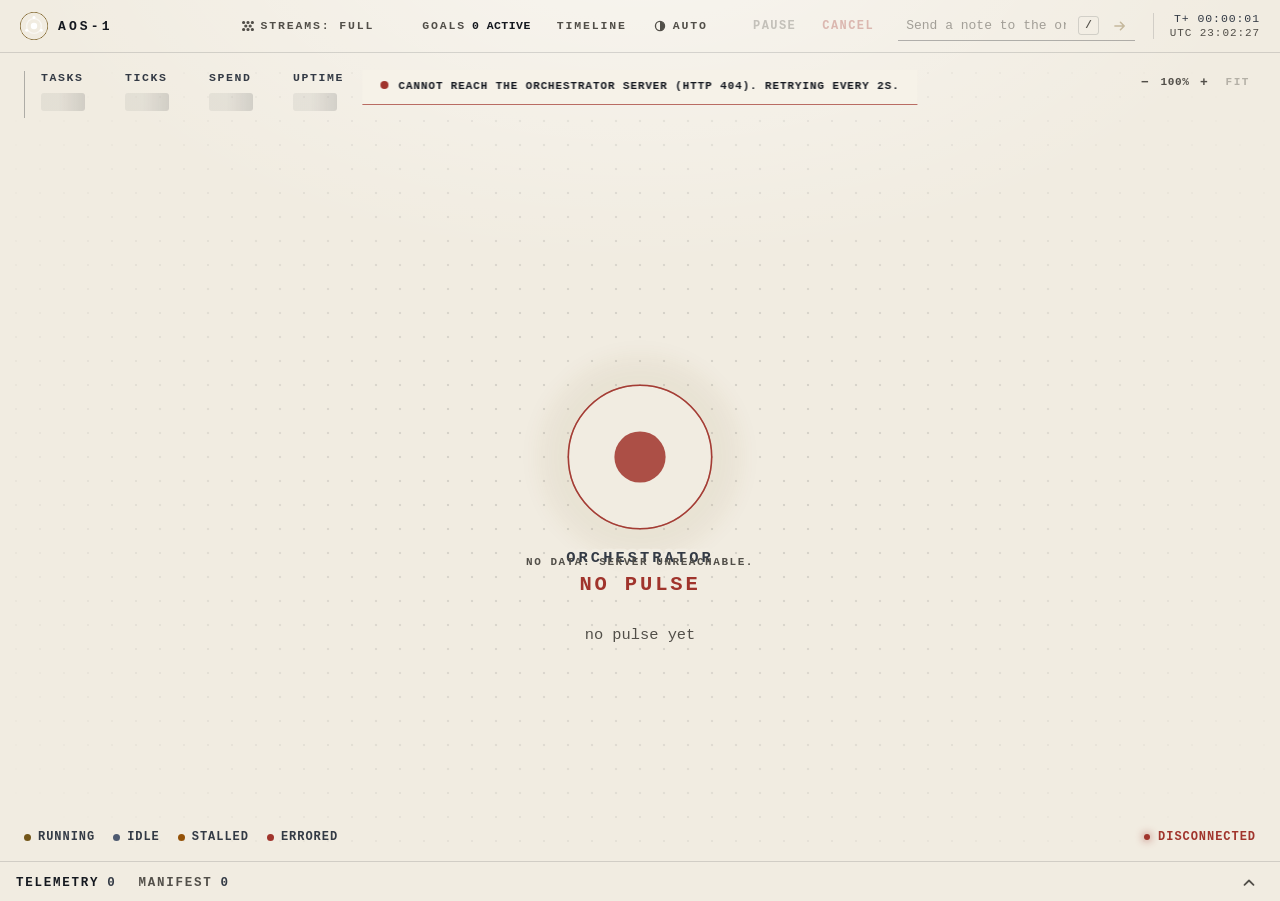
==== ui/index.html @ f1394e15 "Waterfall timeline: agents as bars over time with activity ticks, zoom and pan New read-only /api/ti" ====
<!doctype html>
<html lang="en">
<head>
<meta charset="utf-8">
<meta name="viewport" content="width=device-width, initial-scale=1, viewport-fit=cover">
<meta name="color-scheme" content="dark light">
<meta name="theme-color" content="#0a0b10">
<title>AOS-1 Agent Graph</title>
<link rel="icon" href="data:image/svg+xml,%3Csvg xmlns='http://www.w3.org/2000/svg' viewBox='0 0 32 32'%3E%3Ccircle cx='16' cy='16' r='13' fill='%236d5efc'/%3E%3Ccircle cx='16' cy='16' r='5' fill='white'/%3E%3C/svg%3E">
<script>/* no-flash theme: apply the saved choice before first paint (AUTO = no attribute) */
try{var t=localStorage.getItem('aos.theme');if(t==='light'||t==='dark')document.documentElement.setAttribute('data-theme',t)}catch(e){}</script>
<link rel="stylesheet" href="styles.css?v=10">
<link rel="stylesheet" href="theme.css?v=22">
<link rel="stylesheet" href="global.css?v=4">
<link rel="stylesheet" href="orch.css?v=5">
<link rel="stylesheet" href="timeline.css?v=1">
</head>
<body class="boot">
<div id="banner" class="toast toast-error" role="alert" hidden></div>
<div id="ctl-msg" class="toast toast-info" role="status"></div>

<header class="top">
  <div class="brand">
    <svg class="logo" viewBox="0 0 28 28" aria-hidden="true">
      <defs><linearGradient id="lg1" x1="0" y1="0" x2="1" y2="1"><stop offset="0" stop-color="#8b7cff"/><stop offset="1" stop-color="#5b4bf0"/></linearGradient></defs>
      <rect width="28" height="28" rx="8" fill="url(#lg1)"/>
      <circle cx="14" cy="14" r="3.2" fill="#fff"/>
      <circle cx="14" cy="14" r="7.4" fill="none" stroke="#fff" stroke-opacity=".55" stroke-width="1.4"/>
      <circle cx="14" cy="5.6" r="1.5" fill="#fff"/><circle cx="21.3" cy="18.2" r="1.5" fill="#fff"/><circle cx="6.7" cy="18.2" r="1.5" fill="#fff"/>
    </svg>
    <h1>AOS-1</h1>
  </div>

  <button id="goalbar" class="goalbar" type="button" aria-label="Goal and success criteria. Open orchestrator details">
    <span id="goal-title" class="goal-title skeleton-text">Loading…</span>
    <span id="goal-status" class="pill" hidden></span>
    <span id="goal-segs" class="segs" role="progressbar" aria-label="Success criteria met" aria-valuemin="0" aria-valuemax="100" aria-valuenow="0"></span>
    <span id="goal-count" class="goal-count tnum"></span>
  </button>

  <div id="live-ind" class="live-ind" hidden tabindex="0" role="status" title="Observing Claude Code via hooks. Controls are disabled in live mode." aria-label="Live. Read-only. Observing Claude Code via hooks. Controls are disabled in live mode."><i class="li-dot"></i><b>Live</b><span>Read-only</span></div>

  <button id="streams-btn" class="theme-btn streams-btn" type="button" data-state="full" aria-label="Particle streams: full. Switch to quiet" title="Particle streams: full. Click or press Q to switch to quiet"><svg viewBox="0 0 16 16" aria-hidden="true"><g class="si-full"><circle cx="3" cy="4" r="1.1"/><circle cx="8" cy="4" r="1.1"/><circle cx="13" cy="4" r="1.1"/><circle cx="5.5" cy="8" r="1.1"/><circle cx="10.5" cy="8" r="1.1"/><circle cx="3" cy="12" r="1.1"/><circle cx="8" cy="12" r="1.1"/><circle cx="13" cy="12" r="1.1"/></g><g class="si-quiet"><circle cx="8" cy="8" r="1.1"/><path d="M2 8h3M11 8h3" fill="none" stroke-linecap="round"/></g><g class="si-lines"><path d="M2 12L14 4" fill="none" stroke-linecap="round"/></g></svg><span class="theme-l">Streams: Full</span></button>
  <button id="theme-btn" class="theme-btn" type="button" data-state="auto" aria-label="Theme: auto (follows system). Switch to light" title="Theme: auto (follows system). Click or press T to switch to light"><svg viewBox="0 0 16 16" aria-hidden="true"><g class="ti-auto"><circle cx="8" cy="8" r="5.2" fill="none"/><path d="M8 2.8a5.2 5.2 0 0 1 0 10.4z" stroke="none"/></g><g class="ti-light"><circle cx="8" cy="8" r="2.8" fill="none"/><path d="M8 1.6v1.6M8 12.8v1.6M1.6 8h1.6M12.8 8h1.6M3.5 3.5l1.1 1.1M11.4 11.4l1.1 1.1M3.5 12.5l1.1-1.1M11.4 4.6l1.1-1.1" fill="none" stroke-linecap="round"/></g><g class="ti-dark"><path d="M12.9 9.6A5.4 5.4 0 0 1 6.4 3.1a5.4 5.4 0 1 0 6.5 6.5z" fill="none" stroke-linejoin="round"/></g></svg><span class="theme-l">Auto</span></button>

  <div class="toolbar" id="toolbar" role="toolbar" aria-label="Command controls">
    <div class="btn-group">
      <button id="btn-pause" type="button" class="btn">
        <svg viewBox="0 0 16 16" aria-hidden="true"><rect x="3.5" y="2.5" width="3" height="11" rx="1"/><rect x="9.5" y="2.5" width="3" height="11" rx="1"/></svg><span>Pause</span>
      </button>
      <button id="btn-resume" type="button" class="btn">
        <svg viewBox="0 0 16 16" aria-hidden="true"><path d="M4.5 2.9v10.2a.8.8 0 0 0 1.2.7l8-5.1a.8.8 0 0 0 0-1.4l-8-5.1a.8.8 0 0 0-1.2.7z"/></svg><span>Resume</span>
      </button>
      <button id="btn-cancel" type="button" class="btn danger">
        <svg viewBox="0 0 16 16" aria-hidden="true"><path d="M4 4l8 8M12 4l-8 8" fill="none" stroke-width="1.8" stroke-linecap="round"/></svg><span>Cancel</span>
      </button>
    </div>
    <form id="note-form" class="cmdbar">
      <svg class="cmd-ic" viewBox="0 0 16 16" aria-hidden="true"><path d="M2.5 4.5l4 3.5-4 3.5M8 12h5.5" fill="none" stroke-width="1.6" stroke-linecap="round" stroke-linejoin="round"/></svg>
      <label class="sr-only" for="note">Note for the orchestrator</label>
      <input id="note" type="text" autocomplete="off" maxlength="500" placeholder="Send a note to the orchestrator…">
      <kbd class="kbd" aria-hidden="true">/</kbd>
      <button type="submit" class="send" aria-label="Send note">
        <svg viewBox="0 0 16 16" aria-hidden="true"><path d="M2.2 8h10.6M8.5 3.7L12.8 8l-4.3 4.3" fill="none" stroke-width="1.8" stroke-linecap="round" stroke-linejoin="round"/></svg>
      </button>
    </form>
  </div>

  <div class="clock" aria-hidden="true"><span id="mission-clock" class="clk-t">T+ 00:00:00</span><span id="utc-clock" class="clk-u">UTC --:--:--</span></div>

  <div id="confirm" class="confirm" role="alertdialog" aria-labelledby="confirm-t" hidden>
    <p id="confirm-t">Cancel the goal? This stops the pulse and cannot be undone.</p>
    <button id="confirm-yes" type="button" class="btn danger solid">Yes, cancel</button>
    <button id="confirm-no" type="button" class="btn">Keep running</button>
  </div>
</header>

<main class="stage" id="stage">
  <div class="stats" id="stats" aria-label="Run statistics">
    <div class="stat"><span class="stat-l">Tasks</span><span class="stat-v tnum" id="st-tasks"><i class="skeleton-text sk-s"></i></span><span class="stat-bar"><i id="st-tasks-bar"></i></span></div>
    <div class="stat"><span class="stat-l">Ticks</span><span class="stat-v tnum" id="st-ticks"><i class="skeleton-text sk-s"></i></span><span class="stat-bar"><i id="st-ticks-bar"></i></span></div>
    <div class="stat"><span class="stat-l">Spend</span><span class="stat-v tnum" id="st-spend"><i class="skeleton-text sk-s"></i></span><span class="stat-bar"><i id="st-spend-bar"></i></span></div>
    <div class="stat"><span class="stat-l">Uptime</span><span class="stat-v tnum" id="st-uptime"><i class="skeleton-text sk-s"></i></span></div>
  </div>

  <svg id="graph" viewBox="90 70 820 480" preserveAspectRatio="xMidYMid meet" role="group" aria-label="Crew graph: orchestrator and crew">
    <defs>
      <filter id="glow" x="-60%" y="-60%" width="220%" height="220%"><feGaussianBlur stdDeviation="9"/></filter>
      <filter id="glow-s" x="-60%" y="-60%" width="220%" height="220%"><feGaussianBlur stdDeviation="5"/></filter>
      <radialGradient id="core-fill" cx="50%" cy="38%" r="75%">
        <stop offset="0" class="cf-a"/><stop offset="1" class="cf-b"/>
      </radialGradient>
    </defs>
    <g id="g-deps"></g>
    <g id="g-edges"></g>
    <g id="g-agents"></g>
    <g id="g-orch"></g>
  </svg>
  <p id="empty" class="empty" hidden></p>
  <div class="legend" aria-hidden="true">
    <span><i class="lg s-running"></i>running</span><span><i class="lg s-idle"></i>idle</span>
    <span><i class="lg s-stalled"></i>stalled</span><span><i class="lg s-errored"></i>errored</span>
  </div>
  <span id="updated" class="updated"><i class="live-dot"></i><span id="updated-t">Loading…</span></span>
</main>

<aside id="drawer" class="drawer" aria-labelledby="dr-title" hidden>
  <div class="dr-grab" aria-hidden="true"></div>
  <div class="dr-head">
    <h2 id="dr-title"></h2>
    <button id="dr-close" type="button" class="icon-btn" aria-label="Close details">
      <svg viewBox="0 0 16 16" aria-hidden="true"><path d="M4 4l8 8M12 4l-8 8" fill="none" stroke-width="1.8" stroke-linecap="round"/></svg>
    </button>
  </div>
  <div id="dr-body" class="dr-body"></div>
</aside>

<section id="dock" class="dock" aria-label="Telemetry and manifest">
  <div class="dock-bar">
    <div class="tabs" role="tablist" aria-label="Dock views">
      <button id="tab-events" class="tab" role="tab" type="button" aria-selected="true" aria-controls="pane-events">Telemetry <span id="cnt-events" class="count tnum">0</span></button>
      <button id="tab-tasks" class="tab" role="tab" type="button" aria-selected="false" aria-controls="pane-tasks" tabindex="-1">Manifest <span id="cnt-tasks" class="count tnum">0</span></button>
    </div>
    <span id="dock-sum" class="dock-sum"></span>
    <button id="dock-toggle" class="icon-btn dock-toggle" type="button" aria-expanded="true" aria-controls="dock-body" aria-label="Collapse telemetry and manifest">
      <svg viewBox="0 0 16 16" aria-hidden="true" class="chev"><path d="M3.5 6.2l4.5 4.3 4.5-4.3" fill="none" stroke-width="1.8" stroke-linecap="round" stroke-linejoin="round"/></svg>
    </button>
  </div>
  <div id="dock-body" class="dock-body">
    <div id="pane-events" class="pane" role="tabpanel" aria-labelledby="tab-events">
      <div class="filterbar">
        <label class="sr-only" for="ev-filter">Filter events by type</label>
        <select id="ev-filter"><option value="">All types</option></select>
        <label class="sr-only" for="ev-search">Search events</label>
        <input id="ev-search" type="search" placeholder="Search payloads…" autocomplete="off">
        <span id="ev-count" class="filter-count tnum"></span>
        <button id="ev-prompts" type="button" class="linkbtn" aria-pressed="false" hidden>show prompts</button>
      </div>
      <div id="events" class="scroll events" tabindex="0" aria-label="Telemetry stream"><div class="sk-rows"><i></i><i></i><i></i><i></i></div></div>
    </div>
    <div id="pane-tasks" class="pane" role="tabpanel" aria-labelledby="tab-tasks" hidden>
      <div id="tasks" class="scroll tasklist" tabindex="0" aria-label="Manifest by status"><div class="sk-rows"><i></i><i></i><i></i></div></div>
    </div>
  </div>
</section>
<script src="app.js?v=29"></script>
<script src="particles.js?v=18"></script>
<script src="boot.js?v=2"></script>
<script src="global.js?v=4"></script>
<script src="orch.js?v=5"></script>
<script src="timeline.js?v=1"></script>
<script src="debug.js?v=1"></script>
</body>
</html>
---- ui/styles.css ----
/* AOS-1 dashboard. Dark-first; light via prefers-color-scheme (AUTO) or [data-theme] (toggle). No :has(), no container queries. */
:root{
  color-scheme:dark light;
  --font:ui-sans-serif,"Inter",system-ui,-apple-system,"Segoe UI",Roboto,"Helvetica Neue",Arial,sans-serif;
  --mono:ui-monospace,"SF Mono",SFMono-Regular,Menlo,Consolas,monospace;

  --ease:cubic-bezier(.2,.9,.25,1); --spring:cubic-bezier(.34,1.4,.5,1);
}
/* PALETTES (single source of truth: dark is defined once; light is written twice because CSS cannot share a block across a media query.
   The two light blocks must stay byte-identical: ui/theme-tokens.test.mjs enforces it). data-theme on <html> is set by the inline head script / toggle. */
:root,:root[data-theme=dark]{
  --bg:#07080c;
  --bg-glow:radial-gradient(900px 480px at 50% -8%,rgba(124,108,255,.16),transparent 70%),radial-gradient(700px 420px at 100% 100%,rgba(52,211,153,.05),transparent 70%);
  --s1:#0d0f15; --s2:#12141c; --s3:#1a1d28; --hover:rgba(255,255,255,.06);
  --glass:rgba(16,18,26,.72); --glass-strong:rgba(18,20,30,.86);
  --line:rgba(255,255,255,.08); --line-2:rgba(255,255,255,.14);
  --hi:inset 0 1px 0 rgba(255,255,255,.06);
  --text:#eceef6; --text-2:#c4c8d8; --muted:#9a9fb3;
  --accent:#8b7cff; --accent-hi:#b1a7ff; --accent-rgb:139 124 255; --on-accent:#fff;
  --dot:transparent; /* dot grid off; was rgba(255,255,255,.075) */
  --shadow:0 24px 60px -12px rgba(0,0,0,.65),0 0 0 1px rgba(255,255,255,.04);
  --shadow-s:0 1px 2px rgba(0,0,0,.4),0 6px 18px -6px rgba(0,0,0,.5);
  --core-a:#262a3d; --core-b:#0f111a;
  --edge-a:rgba(255,255,255,.04); --edge-b:rgba(255,255,255,.2);
  --sk-a:rgba(255,255,255,.04); --sk-b:rgba(255,255,255,.10);

  --running-rgb:52 211 153; --done-rgb:52 211 153; --stalled-rgb:251 191 36; --errored-rgb:251 100 116;
  --idle-rgb:148 154 176; --review-rgb:177 167 255; --paused-rgb:251 191 36; --stopped-rgb:148 154 176;
  --running:rgb(var(--running-rgb)); --stalled:rgb(var(--stalled-rgb)); --errored:rgb(var(--errored-rgb));
}
:root[data-theme=dark]{color-scheme:dark}
:root[data-theme=light]{color-scheme:light}
:root[data-theme=light]{
  --bg:#f3f4f9;
  --bg-glow:radial-gradient(900px 480px at 50% -8%,rgba(91,75,240,.10),transparent 70%),radial-gradient(700px 420px at 100% 100%,rgba(16,150,100,.05),transparent 70%);
  --s1:#ffffff; --s2:#f6f7fb; --s3:#eceef6; --hover:rgba(20,22,40,.06);
  --glass:rgba(255,255,255,.76); --glass-strong:rgba(255,255,255,.92);
  --line:rgba(20,24,50,.10); --line-2:rgba(20,24,50,.18);
  --hi:inset 0 1px 0 rgba(255,255,255,.9);
  --text:#12131c; --text-2:#34374a; --muted:#585d73;
  --accent:#5b4bf0; --accent-hi:#4636d6; --accent-rgb:91 75 240;
  --dot:transparent; /* dot grid off; was rgba(20,24,50,.10) */
  --shadow:0 24px 60px -16px rgba(30,34,80,.28),0 0 0 1px rgba(20,24,50,.05);
  --shadow-s:0 1px 2px rgba(30,34,80,.08),0 6px 18px -8px rgba(30,34,80,.18);
  --core-a:#ffffff; --core-b:#e9ebf5;
  --edge-a:rgba(20,24,50,.05); --edge-b:rgba(20,24,50,.28);
  --sk-a:rgba(20,24,50,.05); --sk-b:rgba(20,24,50,.11);
  --running-rgb:10 125 80; --done-rgb:10 125 80; --stalled-rgb:166 98 0; --errored-rgb:205 32 55;
  --idle-rgb:96 102 125; --review-rgb:91 75 240; --paused-rgb:166 98 0; --stopped-rgb:96 102 125;
}
@media (prefers-color-scheme:light){:root:not([data-theme]){
  --bg:#f3f4f9;
  --bg-glow:radial-gradient(900px 480px at 50% -8%,rgba(91,75,240,.10),transparent 70%),radial-gradient(700px 420px at 100% 100%,rgba(16,150,100,.05),transparent 70%);
  --s1:#ffffff; --s2:#f6f7fb; --s3:#eceef6; --hover:rgba(20,22,40,.06);
  --glass:rgba(255,255,255,.76); --glass-strong:rgba(255,255,255,.92);
  --line:rgba(20,24,50,.10); --line-2:rgba(20,24,50,.18);
  --hi:inset 0 1px 0 rgba(255,255,255,.9);
  --text:#12131c; --text-2:#34374a; --muted:#585d73;
  --accent:#5b4bf0; --accent-hi:#4636d6; --accent-rgb:91 75 240;
  --dot:transparent; /* dot grid off; was rgba(20,24,50,.10) */
  --shadow:0 24px 60px -16px rgba(30,34,80,.28),0 0 0 1px rgba(20,24,50,.05);
  --shadow-s:0 1px 2px rgba(30,34,80,.08),0 6px 18px -8px rgba(30,34,80,.18);
  --core-a:#ffffff; --core-b:#e9ebf5;
  --edge-a:rgba(20,24,50,.05); --edge-b:rgba(20,24,50,.28);
  --sk-a:rgba(20,24,50,.05); --sk-b:rgba(20,24,50,.11);
  --running-rgb:10 125 80; --done-rgb:10 125 80; --stalled-rgb:166 98 0; --errored-rgb:205 32 55;
  --idle-rgb:96 102 125; --review-rgb:91 75 240; --paused-rgb:166 98 0; --stopped-rgb:96 102 125;
}}


*{box-sizing:border-box}
html,body{height:100%}
body{margin:0;background:var(--bg);background-image:var(--bg-glow);background-attachment:fixed;color:var(--text);
  font:14px/1.5 var(--font);-webkit-font-smoothing:antialiased;-webkit-text-size-adjust:100%;
  display:flex;flex-direction:column;overflow:hidden;font-feature-settings:"cv11","ss01"}
.tnum{font-variant-numeric:tabular-nums;font-feature-settings:"tnum"}
.sr-only{position:absolute;width:1px;height:1px;overflow:hidden;clip:rect(0 0 0 0);white-space:nowrap}
button,input,select{font:inherit;color:inherit}
svg{display:block}
:focus-visible{outline:2px solid var(--accent-hi);outline-offset:2px;border-radius:8px}

/* status colour mapping: each .s-x sets --c-rgb and --c */
.s-running,.s-alive{--c-rgb:var(--running-rgb)}
.s-done,.s-achieved{--c-rgb:var(--done-rgb)}
.s-stalled,.s-late{--c-rgb:var(--stalled-rgb)}
.s-paused{--c-rgb:var(--paused-rgb)}
.s-errored,.s-failed,.s-dead,.s-cancelled{--c-rgb:var(--errored-rgb)}
.s-needs_review{--c-rgb:var(--review-rgb)}
.s-idle,.s-pending,.s-ready,.s-stopped{--c-rgb:var(--idle-rgb)}
[class*="s-"]{--c:rgb(var(--c-rgb,var(--idle-rgb)))}

/* ---------- buttons / inputs ---------- */
.btn{display:inline-flex;align-items:center;gap:7px;height:30px;padding:0 12px;border-radius:9px;border:1px solid var(--line);
  background:linear-gradient(180deg,rgba(255,255,255,.05),rgba(255,255,255,0)),var(--s2);box-shadow:var(--hi);
  font-size:13px;font-weight:500;color:var(--text-2);cursor:pointer;white-space:nowrap;
  transition:background .18s,border-color .18s,color .18s,transform .18s var(--spring),box-shadow .18s}
.btn svg{width:14px;height:14px;fill:currentColor;stroke:currentColor;flex:none}
.btn svg[fill="none"],.btn svg path[fill="none"]{fill:none}
.btn:hover:not(:disabled){background:var(--s3);border-color:var(--line-2);color:var(--text)}
.btn:active:not(:disabled){transform:scale(.97)}
.btn:disabled{opacity:.38;cursor:not-allowed}
.btn.danger{color:rgb(var(--errored-rgb))}
.btn.danger:hover:not(:disabled){background:rgba(var(--errored-rgb)/.12);border-color:rgba(var(--errored-rgb)/.4)}
.btn.danger.solid{background:rgb(var(--errored-rgb));border-color:transparent;color:#1a0509}
:root[data-theme=light] .btn.danger.solid{color:#fff}
@media (prefers-color-scheme:light){:root:not([data-theme]) .btn.danger.solid{color:#fff}}
.btn-group{display:flex;gap:2px;padding:3px;border-radius:12px;background:var(--s1);border:1px solid var(--line);box-shadow:var(--hi)}
.btn-group .btn{height:28px;border-color:transparent;background:transparent;box-shadow:none}
.btn-group .btn:hover:not(:disabled){background:var(--hover);border-color:transparent}
.btn-group .btn.danger:hover:not(:disabled){background:rgba(var(--errored-rgb)/.14)}
.icon-btn{display:inline-grid;place-items:center;width:30px;height:30px;border-radius:9px;border:1px solid transparent;background:transparent;color:var(--muted);cursor:pointer;
  transition:background .18s,color .18s,transform .18s var(--spring)}
.icon-btn svg{width:16px;height:16px;stroke:currentColor}
.icon-btn:hover{background:var(--hover);color:var(--text)}
.icon-btn:active{transform:scale(.92)}

.cmdbar{display:flex;align-items:center;gap:8px;height:36px;padding:0 5px 0 12px;min-width:260px;border-radius:12px;
  background:var(--s1);border:1px solid var(--line);box-shadow:var(--hi);transition:border-color .2s,box-shadow .2s,background .2s}
.cmdbar:focus-within{border-color:rgba(var(--accent-rgb)/.65);box-shadow:0 0 0 4px rgba(var(--accent-rgb)/.16)}
.cmd-ic{width:15px;height:15px;stroke:var(--muted);flex:none}
.cmdbar input{flex:1;min-width:0;height:100%;background:none;border:0;outline:0;font-size:13px;color:var(--text)}
.cmdbar input::placeholder{color:var(--muted)}
.cmdbar input:disabled{opacity:.5}
.kbd{font:600 11px/1 var(--mono);color:var(--muted);padding:3px 6px;border-radius:6px;border:1px solid var(--line-2);background:var(--s2)}
.cmdbar:focus-within .kbd{display:none}
.send{display:grid;place-items:center;width:26px;height:26px;border-radius:8px;border:0;cursor:pointer;
  background:var(--accent);color:var(--on-accent);transition:transform .18s var(--spring),opacity .2s,filter .2s}
.send svg{width:14px;height:14px;stroke:currentColor}
.send:hover:not(:disabled){filter:brightness(1.12)}.send:active:not(:disabled){transform:scale(.9)}
.send:disabled{opacity:.35;cursor:not-allowed}
select,input[type=search]{height:28px;border-radius:8px;border:1px solid var(--line);background:var(--s2);padding:0 10px;font-size:12.5px;color:var(--text);transition:border-color .2s,box-shadow .2s}
select{-webkit-appearance:none;appearance:none;padding-right:26px;cursor:pointer;
  background-image:url("data:image/svg+xml,%3Csvg xmlns='http://www.w3.org/2000/svg' viewBox='0 0 16 16'%3E%3Cpath d='M4 6l4 4 4-4' fill='none' stroke='%239a9fb3' stroke-width='1.8' stroke-linecap='round'/%3E%3C/svg%3E");
  background-repeat:no-repeat;background-position:right 7px center;background-size:14px}
select:hover,input[type=search]:hover{border-color:var(--line-2)}
select:focus,input[type=search]:focus{border-color:rgba(var(--accent-rgb)/.65);box-shadow:0 0 0 3px rgba(var(--accent-rgb)/.16);outline:0}
input[type=search]{-webkit-appearance:none;appearance:none;width:200px}

/* ---------- toasts ---------- */
.toast{position:fixed;left:50%;z-index:30;max-width:min(560px,calc(100vw - 32px));padding:10px 16px;border-radius:12px;font-size:13px;font-weight:500;
  background:var(--glass-strong);-webkit-backdrop-filter:blur(18px) saturate(1.4);backdrop-filter:blur(18px) saturate(1.4);
  border:1px solid var(--line-2);box-shadow:var(--shadow);transform:translateX(-50%) translateY(-8px);opacity:0;pointer-events:none;
  transition:opacity .25s,transform .35s var(--spring)}
.toast-error{top:70px;border-color:rgba(var(--errored-rgb)/.5);color:var(--text);box-shadow:var(--shadow),0 0 0 3px rgba(var(--errored-rgb)/.12);opacity:1;transform:translateX(-50%);animation:toast-in .4s var(--spring)}
.toast-error::before{content:"";display:inline-block;width:8px;height:8px;border-radius:50%;background:rgb(var(--errored-rgb));margin-right:10px;box-shadow:0 0 10px rgb(var(--errored-rgb))}
.toast[hidden]{display:none}
.toast-info{bottom:22px}
.toast-info.show{opacity:1;transform:translateX(-50%) translateY(0)}
@keyframes toast-in{from{opacity:0;transform:translateX(-50%) translateY(-12px) scale(.96)}}

/* ---------- header ---------- */
.top{position:relative;z-index:10;display:flex;align-items:center;gap:16px;flex-wrap:wrap;padding:10px 20px;
  background:var(--glass);-webkit-backdrop-filter:blur(20px) saturate(1.5);backdrop-filter:blur(20px) saturate(1.5);
  border-bottom:1px solid var(--line);box-shadow:0 1px 0 rgba(255,255,255,.02)}
.brand{display:flex;align-items:center;gap:10px}
.logo{width:28px;height:28px;border-radius:8px;box-shadow:0 0 0 1px rgba(255,255,255,.15) inset,0 4px 16px -2px rgba(var(--accent-rgb)/.6)}
.brand h1{margin:0;font-size:15px;font-weight:650;letter-spacing:-.01em}
.goalbar{flex:1 1 340px;min-width:0;display:flex;align-items:center;gap:12px;height:40px;padding:0 14px;text-align:left;cursor:pointer;
  border-radius:12px;border:1px solid var(--line);background:var(--s1);box-shadow:var(--hi);color:var(--text);
  transition:border-color .2s,background .2s,transform .2s var(--spring)}
.goalbar:hover{border-color:var(--line-2);background:var(--s2)}
.goalbar:active{transform:scale(.995)}
.goal-title{font-weight:600;font-size:13.5px;letter-spacing:-.005em;white-space:nowrap;overflow:hidden;text-overflow:ellipsis;min-width:0;flex:0 1 auto}
.goal-count{font-size:12px;color:var(--muted);font-weight:500;white-space:nowrap}
.pill{display:inline-flex;align-items:center;gap:6px;font-size:11px;font-weight:600;text-transform:uppercase;letter-spacing:.05em;line-height:1;white-space:nowrap;
  padding:4px 9px 4px 8px;border-radius:999px;color:var(--c,var(--muted));background:rgba(var(--c-rgb,148 154 176)/.12);box-shadow:inset 0 0 0 1px rgba(var(--c-rgb,148 154 176)/.28)}
.pill::before{content:"";width:6px;height:6px;border-radius:50%;background:currentColor;box-shadow:0 0 8px currentColor}
.pill[hidden]{display:none}
.segs{display:flex;gap:3px;flex:1 1 80px;min-width:56px;max-width:240px}
.segs i{flex:1;height:6px;border-radius:3px;background:var(--line-2);transition:background .5s var(--ease),box-shadow .5s}
.segs i.met{background:var(--running);box-shadow:0 0 10px rgba(var(--running-rgb)/.55)}
.toolbar{display:flex;gap:10px;align-items:center;flex-wrap:wrap}
.confirm{position:absolute;right:20px;top:calc(100% + 8px);z-index:20;display:flex;gap:8px;align-items:center;flex-wrap:wrap;max-width:420px;padding:16px;border-radius:14px;
  background:var(--glass-strong);-webkit-backdrop-filter:blur(20px);backdrop-filter:blur(20px);border:1px solid rgba(var(--errored-rgb)/.45);box-shadow:var(--shadow);animation:pop .3s var(--spring)}
.confirm p{margin:0 0 6px;flex-basis:100%;font-size:13px}
.confirm[hidden]{display:none}
@keyframes pop{from{opacity:0;transform:translateY(-6px) scale(.97)}}

/* ---------- skeletons ---------- */
.skeleton-text{display:inline-block;color:transparent!important;border-radius:6px;min-width:140px;
  background:linear-gradient(90deg,var(--sk-a) 20%,var(--sk-b) 50%,var(--sk-a) 80%);background-size:200% 100%;animation:shimmer 1.4s linear infinite}
.sk-s{min-width:0;width:44px;height:18px;vertical-align:middle}
@keyframes shimmer{from{background-position:200% 0}to{background-position:-200% 0}}
.sk-rows{display:grid;gap:8px;padding:12px 16px}
.sk-rows i{display:block;height:26px;border-radius:8px;background:linear-gradient(90deg,var(--sk-a) 20%,var(--sk-b) 50%,var(--sk-a) 80%);background-size:200% 100%;animation:shimmer 1.4s linear infinite}

/* ---------- stage ---------- */
.stage{flex:1;min-height:0;position:relative;display:flex;align-items:center;justify-content:center;padding:0 16px;overflow:hidden}
.stage::before{content:"";position:absolute;inset:0;pointer-events:none;
  background-image:radial-gradient(circle,var(--dot) 1.1px,transparent 1.6px);background-size:24px 24px;background-position:center;
  -webkit-mask-image:radial-gradient(ellipse 62% 70% at 50% 50%,#000 25%,transparent 100%);mask-image:radial-gradient(ellipse 62% 70% at 50% 50%,#000 25%,transparent 100%)}
.stage::after{content:"";position:absolute;left:50%;top:50%;width:560px;height:560px;margin:-280px 0 0 -280px;pointer-events:none;
  background:radial-gradient(circle,rgba(var(--accent-rgb)/.13),transparent 62%)}
#fx{position:absolute;left:0;top:0;width:0;height:0;z-index:2;pointer-events:none;display:block}
#graph{position:relative;z-index:1;width:100%;height:100%;max-width:1320px;display:block;overflow:visible}
.empty{position:absolute;left:0;right:0;top:62%;z-index:2;text-align:center;color:var(--muted);font-size:13px;margin:0}
.legend{position:absolute;left:20px;bottom:14px;z-index:2;display:flex;gap:6px;font-size:11.5px;color:var(--muted)}
.legend span{display:inline-flex;align-items:center;gap:6px;padding:4px 9px;border-radius:999px;background:var(--glass);border:1px solid var(--line);
  -webkit-backdrop-filter:blur(10px);backdrop-filter:blur(10px)}
.lg{display:inline-block;width:7px;height:7px;border-radius:50%;background:var(--c);box-shadow:0 0 8px var(--c)}
.updated{position:absolute;right:20px;bottom:14px;z-index:2;display:inline-flex;align-items:center;gap:7px;font-size:11.5px;color:var(--muted);
  padding:4px 10px;border-radius:999px;background:var(--glass);border:1px solid var(--line);-webkit-backdrop-filter:blur(10px);backdrop-filter:blur(10px)}
.live-dot{width:6px;height:6px;border-radius:50%;background:var(--running);box-shadow:0 0 8px var(--running);animation:blink 2s ease-in-out infinite}
.updated.off .live-dot{background:var(--errored);box-shadow:0 0 8px var(--errored);animation:none}
@keyframes blink{50%{opacity:.35}}

.stats{position:absolute;left:20px;top:16px;z-index:3;display:grid;grid-template-columns:repeat(4,auto);gap:1px;border-radius:14px;overflow:hidden;
  background:var(--line);border:1px solid var(--line);box-shadow:var(--shadow-s)}
.stat{display:flex;flex-direction:column;gap:2px;min-width:92px;padding:9px 14px 10px;background:var(--glass-strong);position:relative;
  -webkit-backdrop-filter:blur(16px);backdrop-filter:blur(16px)}
.stat-l{font-size:10.5px;font-weight:600;letter-spacing:.07em;text-transform:uppercase;color:var(--muted)}
.stat-v{font-size:16px;font-weight:650;letter-spacing:-.01em;white-space:nowrap;min-height:22px}
.stat-v small{font-size:12px;font-weight:500;color:var(--muted)}
.stat-bar{display:block;height:3px;border-radius:2px;background:var(--line-2);margin-top:3px;overflow:hidden}
.stat-bar i{display:block;height:100%;width:0;border-radius:2px;background:linear-gradient(90deg,var(--accent),var(--running));transition:width .8s var(--ease)}

/* ---------- graph elements ---------- */
.node{cursor:pointer;transition:transform .8s var(--ease)}
.node:focus{outline:none}
.focus-ring{fill:none;stroke:var(--accent-hi);stroke-width:2.5;opacity:0;transition:opacity .15s}
.node:focus-visible .focus-ring,.chip:focus-visible .focus-ring{opacity:1}
.node .halo{fill:var(--c);opacity:0;filter:url(#glow);transition:opacity .6s}
.node.s-running .halo{opacity:.4}
.node.s-errored .halo,.node.s-stalled .halo{opacity:.3}
.agent .card{fill:var(--s2);stroke:var(--line-2);stroke-width:1;transition:stroke .4s,fill .3s}
.agent .tint{fill:var(--c);opacity:.07;transition:opacity .3s}
.agent:hover .card{fill:var(--s3);stroke:rgba(var(--c-rgb)/.7)}
.agent:hover .tint{opacity:.12}
.agent.s-running .card,.agent.s-errored .card,.agent.s-stalled .card{stroke:rgba(var(--c-rgb)/.6)}
.agent .av{fill:rgba(var(--c-rgb)/.16);stroke:rgba(var(--c-rgb)/.65);stroke-width:1.5}
.agent .glyph{font-size:14px;font-weight:700;fill:var(--c);text-anchor:middle}
.agent .name{font-size:13px;font-weight:600;fill:var(--text);text-anchor:start;letter-spacing:-.005em}
.agent .sub{font-size:11px;fill:var(--c);text-anchor:start;text-transform:uppercase;letter-spacing:.06em;font-weight:600}
.agent .led{fill:var(--c)}
.agent.s-running .led{animation:blink 1.4s ease-in-out infinite}
.node text,.chip text{pointer-events:none}
.node.sel .card{stroke:var(--accent-hi);stroke-width:2}
.node.flash .card,.node.flash .body{animation:flash 1.1s ease-out}
@keyframes flash{0%{stroke-width:7;stroke:var(--c)}100%{}}
.enter{animation:enter .7s var(--spring) both}
@keyframes enter{from{opacity:0}to{opacity:1}}

.cf-a{stop-color:var(--core-a)}.cf-b{stop-color:var(--core-b)}
.orch .core-bg{fill:url(#core-fill);stroke:var(--line-2);stroke-width:1}
.orch .tint{fill:var(--c);opacity:.12}
.orch .body{fill:none;stroke:var(--c);stroke-width:2.5}
.orch .inner{fill:none;stroke:var(--line);stroke-width:1;stroke-dasharray:2 5}
.orch .halo{opacity:.5}
.orch.s-dead .halo,.orch.s-stopped .halo{opacity:.12}
.orch .ring{fill:none;stroke:var(--c);stroke-width:2;opacity:0;transform-box:fill-box;transform-origin:center}
.orch.pulsing .ring{animation:pulse var(--period,10s) cubic-bezier(.2,.6,.3,1) infinite}
.orch.pulsing .ring.r2{animation-delay:calc(var(--period,10s) * -0.5)}
.orch.pulsing .body{animation:beat var(--period,10s) ease-out infinite}
.orch.s-late .body{stroke-dasharray:12 7}
.orch.s-dead .body{stroke-dasharray:3 9;opacity:.75}
.orch.sel .body{stroke:var(--accent-hi)}
@keyframes pulse{0%{transform:scale(.95);opacity:.65}38%,100%{transform:scale(1.7);opacity:0}}
@keyframes beat{0%{stroke-width:6}12%{stroke-width:2.5}100%{stroke-width:2.5}}
.orch text{text-anchor:middle}
.orch .name{font-size:10.5px;font-weight:700;letter-spacing:.16em;fill:var(--muted);text-transform:uppercase}
.orch .big{font-size:21px;font-weight:700;letter-spacing:-.01em;fill:var(--c)}
.orch .seq{font-size:12px;font-family:var(--mono);fill:var(--text-2)}
.orch .sub{font-size:11px;fill:var(--muted)}
.orch:hover .core-bg{stroke:rgba(var(--c-rgb)/.6)}

.edge{fill:none;stroke-width:1.6;stroke-linecap:round;transition:stroke-width .4s}
.edge.run{stroke-width:2.2}
.dep{stroke:var(--muted);stroke-width:1;fill:none;opacity:.55;stroke-dasharray:2 5}
.particle .pc{fill:var(--running)}
.particle .pg{fill:var(--running);opacity:.28}

.chip{cursor:pointer;transition:transform .8s var(--ease),opacity .4s}
.chip:focus{outline:none}
.chip .pill-bg{fill:var(--s1);stroke:rgba(var(--c-rgb)/.45);stroke-width:1;transition:stroke .3s,fill .3s}
.chip:hover .pill-bg{fill:var(--s3);stroke:rgba(var(--c-rgb)/.9)}
.chip .dot{fill:var(--c)}
.chip .ic{font-size:11px;font-weight:800;fill:var(--c);text-anchor:middle}
.chip text.t{font-size:11px;font-weight:500;fill:var(--text-2);text-anchor:start}
.chip .st{font-size:9.5px;font-weight:700;letter-spacing:.06em;text-transform:uppercase;fill:var(--c);text-anchor:end}
.chip.dim{opacity:.6}
.chip.s-running .pill-bg{stroke-dasharray:16 6;animation:march 1.1s linear infinite;stroke:rgba(var(--c-rgb)/.85)}
.chip.s-running .dot{animation:blink 1.2s ease-in-out infinite}
@keyframes march{to{stroke-dashoffset:-22}}
.chip.flash .pill-bg{animation:flash 1.1s ease-out}
.chip .focus-ring{stroke-width:2}

/* ---------- drawer ---------- */
.drawer{position:fixed;right:16px;top:74px;bottom:16px;width:380px;max-width:calc(100vw - 32px);z-index:15;display:flex;flex-direction:column;
  border-radius:18px;background:var(--glass-strong);-webkit-backdrop-filter:blur(26px) saturate(1.6);backdrop-filter:blur(26px) saturate(1.6);
  border:1px solid var(--line-2);box-shadow:var(--shadow),var(--hi);animation:slide .45s var(--ease)}
.drawer[hidden]{display:none}
@keyframes slide{from{transform:translateX(36px) scale(.98);opacity:0}}
.dr-grab{display:none}
.dr-head{display:flex;justify-content:space-between;align-items:center;padding:16px 16px 10px 20px}
.dr-head h2{margin:0;font-size:17px;font-weight:650;letter-spacing:-.015em;overflow:hidden;text-overflow:ellipsis;white-space:nowrap}
.dr-body{padding:2px 20px 22px;overflow:auto;flex:1;min-height:0}
.dr-body>*{animation:rise .5s var(--ease) both}
.dr-body>*:nth-child(2){animation-delay:.03s}.dr-body>*:nth-child(3){animation-delay:.06s}.dr-body>*:nth-child(4){animation-delay:.09s}.dr-body>*:nth-child(n+5){animation-delay:.12s}
@keyframes rise{from{opacity:0;transform:translateY(8px)}}
.dr-body p{margin:0 0 10px}
.dr-pills{display:flex;gap:6px;flex-wrap:wrap}
.dr-body h3{font-size:10.5px;font-weight:700;text-transform:uppercase;letter-spacing:.09em;color:var(--muted);margin:22px 0 8px}
.dr-body strong{font-weight:600}
.kv{display:grid;grid-template-columns:auto 1fr;margin:0;border:1px solid var(--line);border-radius:12px;overflow:hidden;background:var(--s1)}
.kv dt,.kv dd{padding:8px 12px;margin:0;border-top:1px solid var(--line);font-size:13px}
.kv dt:first-of-type,.kv dt:first-of-type+dd{border-top:0}
.kv dt{color:var(--muted)}
.kv dd{text-align:right;word-break:break-word;font-variant-numeric:tabular-nums;color:var(--text)}
.dr-body ul{list-style:none;margin:0;padding:0;border:1px solid var(--line);border-radius:12px;background:var(--s1);overflow:hidden}
.dr-body li{padding:9px 12px;border-top:1px solid var(--line);font-size:13px}
.dr-body li:first-child{border-top:0}
.dr-body li small{display:block;color:var(--muted);font-size:11.5px;margin-top:2px}
.dr-body li .pill{margin-right:8px}
.tag{display:inline-block;font:500 11.5px/1 var(--mono);padding:5px 9px;border-radius:7px;background:var(--s3);border:1px solid var(--line);color:var(--text-2);margin:0 5px 5px 0}
.crit.met{color:var(--running)}

/* ---------- dock ---------- */
.dock{position:relative;z-index:12;flex:none;background:var(--glass);-webkit-backdrop-filter:blur(22px) saturate(1.5);backdrop-filter:blur(22px) saturate(1.5);
  border-top:1px solid var(--line-2)}
.dock-bar{display:flex;align-items:center;gap:12px;padding:6px 14px 0 16px;border-bottom:1px solid var(--line)}
.tabs{display:flex;gap:2px}
.tab{position:relative;display:inline-flex;align-items:center;gap:8px;height:36px;padding:0 12px;border:0;background:none;color:var(--muted);font-weight:550;font-size:13px;cursor:pointer;border-radius:8px 8px 0 0;transition:color .2s,background .2s}
.tab:hover{color:var(--text);background:var(--hover)}
.tab[aria-selected=true]{color:var(--text)}
.tab::after{content:"";position:absolute;left:10px;right:10px;bottom:-1px;height:2px;border-radius:2px;background:var(--accent);transform:scaleX(0);transition:transform .35s var(--ease)}
.tab[aria-selected=true]::after{transform:scaleX(1)}
.count{font-size:11px;font-weight:600;min-width:20px;padding:2px 6px;border-radius:999px;background:var(--s3);color:var(--text-2);text-align:center}
.dock-sum{flex:1;text-align:right;font-size:12px;color:var(--muted)}
.dock-toggle .chev{transition:transform .3s var(--ease)}
.dock-toggle[aria-expanded=false] .chev{transform:rotate(180deg)}
.dock-body{height:32vh;min-height:170px;display:flex;flex-direction:column}
.dock.collapsed .dock-body{display:none}
.dock.collapsed .dock-bar{border-bottom:0}
.pane{display:flex;flex-direction:column;min-height:0;flex:1}
.pane[hidden]{display:none}
.filterbar{display:flex;align-items:center;gap:8px;padding:8px 16px;border-bottom:1px solid var(--line);background:var(--s1);position:relative;z-index:2}
.filter-count{margin-left:auto;font-size:12px;color:var(--muted)}
.scroll{overflow:auto;flex:1;min-height:0;scrollbar-width:thin;scrollbar-color:var(--line-2) transparent}
.scroll::-webkit-scrollbar{width:10px;height:10px}
.scroll::-webkit-scrollbar-track{background:transparent}
.scroll::-webkit-scrollbar-thumb{background:var(--line-2);border-radius:8px;border:3px solid transparent;background-clip:content-box}
.scroll::-webkit-scrollbar-thumb:hover{background:var(--muted);background-clip:content-box;border:3px solid transparent}
.dr-body{scrollbar-width:thin;scrollbar-color:var(--line-2) transparent}
.empty-row{padding:28px 16px;text-align:center;color:var(--muted);font-size:13px}

table.ev{width:100%;border-collapse:separate;border-spacing:0;table-layout:fixed;font-size:12.5px}
.ev th{position:sticky;top:0;z-index:1;text-align:left;padding:7px 12px;font-size:10.5px;font-weight:700;letter-spacing:.08em;text-transform:uppercase;color:var(--muted);
  background:var(--s1);border-bottom:1px solid var(--line)}
.ev th:first-child,.ev td:first-child{padding-left:16px}
.ev td{padding:6px 12px;border-bottom:1px solid var(--line);white-space:nowrap;overflow:hidden;text-overflow:ellipsis;vertical-align:middle}
.ev col.c-t{width:92px}.ev col.c-ty{width:200px}.ev col.c-a{width:170px}
.ev tr.row{cursor:pointer;transition:background .15s}
.ev tr.row:hover,.ev tr.row.open{background:var(--hover)}
.ev tr.row:focus-visible{outline-offset:-2px}
.ev tr.row.new{animation:newrow 2.2s ease-out}
@keyframes newrow{from{background:rgba(var(--accent-rgb)/.28)}}
.ev .t{color:var(--muted);font-variant-numeric:tabular-nums}
.ev .a{font-family:var(--mono);font-size:11.5px;color:var(--text-2)}
.ev .a em{font-style:normal;color:var(--muted)}
.ev .d{font-family:var(--mono);font-size:11.5px;color:var(--muted)}
.badge{display:inline-block;max-width:100%;overflow:hidden;text-overflow:ellipsis;vertical-align:middle;font:600 11px/1 var(--mono);padding:4px 8px;border-radius:7px;
  color:var(--c);background:rgba(var(--c-rgb)/.12);box-shadow:inset 0 0 0 1px rgba(var(--c-rgb)/.25)}
.ev-goal{--c-rgb:var(--review-rgb)}
.ev-agent{--c-rgb:56 189 248}
.ev-task{--c-rgb:var(--running-rgb)}
.ev-heartbeat{--c-rgb:var(--idle-rgb)}
.ev-control,.ev-human{--c-rgb:var(--stalled-rgb)}
.ev-bad{--c-rgb:var(--errored-rgb)}
:root[data-theme=light] .ev-agent{--c-rgb:2 119 189}
@media (prefers-color-scheme:light){:root:not([data-theme]) .ev-agent{--c-rgb:2 119 189}}
.ev tr.detail td{white-space:normal;padding:0 16px 10px;background:var(--hover);border-bottom:1px solid var(--line)}
.ev tr.detail pre{margin:0;padding:12px 14px;border-radius:10px;background:var(--s1);border:1px solid var(--line);font:11.5px/1.55 var(--mono);color:var(--text-2);
  white-space:pre-wrap;word-break:break-word;max-height:200px;overflow:auto;animation:rise .3s var(--ease)}

.tasklist{display:flex;gap:12px;padding:12px 16px;align-items:flex-start}
.col{flex:1 0 230px;max-width:340px;min-width:0;display:flex;flex-direction:column;gap:8px;padding:8px;border-radius:14px;background:var(--s1);border:1px solid var(--line);animation:rise .4s var(--ease) both}
.col-h{margin:0;display:flex;align-items:center;gap:8px;padding:2px 4px 4px;font-size:11px;font-weight:700;letter-spacing:.07em;text-transform:uppercase;color:var(--c)}
.col-h::before{content:"";width:7px;height:7px;border-radius:50%;background:currentColor;box-shadow:0 0 8px currentColor}
.col-h .count{margin-left:auto;color:var(--text-2)}
.tcard{display:flex;flex-direction:column;gap:6px;padding:10px 12px;border-radius:10px;background:var(--s2);border:1px solid var(--line);box-shadow:var(--hi);cursor:pointer;
  transition:transform .2s var(--spring),border-color .2s,background .2s}
.tcard:hover{transform:translateY(-1px);border-color:rgba(var(--c-rgb)/.55);background:var(--s3)}
.tcard:focus-visible{outline-offset:1px}
.tcard-t{font-size:13px;font-weight:550;color:var(--text);line-height:1.35}
.tcard-m{display:flex;align-items:center;gap:8px;font-size:11px;color:var(--muted)}
.tcard-m .id{font-family:var(--mono)}
.tcard-m .who{margin-left:auto;display:inline-flex;align-items:center;gap:5px;max-width:55%;overflow:hidden;text-overflow:ellipsis;white-space:nowrap}
.tcard-m .who::before{content:"";width:6px;height:6px;border-radius:50%;background:var(--accent);flex:none}

/* ---------- responsive ---------- */
@media (max-width:900px){
  .stats{grid-template-columns:repeat(4,1fr)}.stat{min-width:0;padding:8px 10px}
}
@media (max-width:720px){
  body{overflow:auto;display:block;height:auto;min-height:100%}
  html{height:auto}
  .top{padding:10px 14px;gap:10px}
  .brand{order:1}.goalbar{order:2;flex:1 1 100%;height:42px}.toolbar{order:3;flex:1 1 100%;flex-wrap:nowrap}
  .btn-group .btn span{display:none}.btn-group .btn{padding:0 9px}
  .cmdbar{min-width:0;flex:1}.kbd{display:none}
  .confirm{left:14px;right:14px;max-width:none}
  .stage{display:block;padding:0 0 56px;height:auto;min-height:0}
  .stats{position:relative;left:auto;top:auto;margin:12px 14px 0;z-index:3}
  .stat-v{font-size:14px}
  #graph{height:auto;aspect-ratio:590/610;width:100%;max-width:none;margin-top:4px}
  .legend{display:none}
  .updated{left:14px;right:auto;bottom:14px}
  .dock{border-top:1px solid var(--line-2)}
  .dock-body{height:46vh}
  .dock-sum{display:none}
  .filterbar{flex-wrap:wrap}input[type=search]{flex:1;width:auto;min-width:100px}
  .ev col.c-a{width:0}.ev .c-a-h,.ev td.a{display:none}
  .ev col.c-t{width:76px}.ev col.c-ty{width:140px}
  .tasklist{flex-direction:column}.col{flex:none;max-width:none;width:100%}
  .drawer{left:0;right:0;top:auto;bottom:0;width:auto;max-width:none;max-height:72vh;height:auto;border-radius:20px 20px 0 0;animation:sheet .45s var(--ease);padding-bottom:env(safe-area-inset-bottom)}
  .dr-grab{display:block;width:38px;height:4px;border-radius:2px;background:var(--line-2);margin:8px auto 0}
  .dr-head{padding-top:8px}
  .toast-error{top:12px}
  @keyframes sheet{from{transform:translateY(60px);opacity:0}}
}
@media (prefers-reduced-motion:reduce){
  *,*::before,*::after{animation-duration:.001ms!important;animation-iteration-count:1!important;animation-delay:0s!important;transition-duration:.001ms!important}
  .particle{display:none}
  .skeleton-text,.sk-rows i{animation:none}
}

.mm-badge{border-color:rgb(var(--stalled-rgb)/.6);color:var(--stalled);margin:0 0 0 8px}
---- ui/theme.css ----
/* AOS-1 spaceship mission-control theme. Loaded after styles.css; overrides only. Owner: theme agent.
   No :has(), no container queries. Safari: -webkit- prefixes on clip-path/mask/backdrop-filter. */

/* ================= palette tokens (dark = hero) ================= */
:root{--mono:ui-monospace,"SF Mono",SFMono-Regular,Menlo,Consolas,monospace}
/* PALETTES: dark once; light twice (media queries cannot share a block). Keep the two light blocks identical (ui/theme-tokens.test.mjs). */
:root,:root[data-theme=dark]{
  --hull:#0a0e17;
  --bg:#0a0e17;
  --bg-glow:radial-gradient(900px 480px at 50% -8%,rgba(196,163,90,.045),transparent 70%);
  --s1:#10151f; --s2:#141a26; --s3:#1a2130; --hover:rgba(232,225,210,.06);
  --glass:rgba(10,14,23,.84); --glass-strong:rgba(12,16,26,.95);
  --line:rgba(232,225,210,.10); --line-2:rgba(232,225,210,.20);
  --hi:none;
  --text:#e8e1d2; --text-2:#c2bcae; --muted:#a9a79f;
  --accent:#c4a35a; --accent-hi:#dcc07c; --accent-rgb:196 163 90; --on-accent:#14100a;
  --dot:rgba(232,225,210,.06);
  --shadow:0 18px 50px -10px rgba(0,0,0,.75),0 0 0 1px rgba(232,225,210,.10);
  --shadow-s:0 1px 2px rgba(0,0,0,.5),0 6px 18px -6px rgba(0,0,0,.6);
  --core-a:#1a2130; --core-b:#070a11;
  --edge-a:rgba(232,225,210,.05); --edge-b:rgba(196,163,90,.4);
  --sk-a:rgba(232,225,210,.05); --sk-b:rgba(232,225,210,.12);
  --running-rgb:196 163 90; --done-rgb:232 225 210; --stalled-rgb:217 142 58; --errored-rgb:208 104 92;
  --idle-rgb:138 148 170; --standby-rgb:176 178 186; --review-rgb:200 190 165; --paused-rgb:140 138 131; --stopped-rgb:140 138 131;
  --running:rgb(var(--running-rgb)); --stalled:rgb(var(--stalled-rgb)); --errored:rgb(var(--errored-rgb));
}
:root[data-theme=light]{
  --hull:#f1ece1;
  --bg:#f1ece1;
  --bg-glow:radial-gradient(900px 480px at 50% -8%,rgba(255,255,255,.5),transparent 70%);
  --s1:#f7f3ea; --s2:#ebe5d8; --s3:#e0d9c8; --hover:rgba(20,24,31,.06);
  --glass:rgba(241,236,225,.9); --glass-strong:rgba(246,242,233,.96);
  --line:rgba(20,24,31,.14); --line-2:rgba(20,24,31,.30);
  --hi:none;
  --text:#14181f; --text-2:#333a45; --muted:#524f49;
  --accent:#735619; --accent-hi:#5f4511; --accent-rgb:115 86 25; --on-accent:#fff;
  --dot:rgba(20,24,31,.12);
  --shadow:0 18px 40px -14px rgba(20,24,31,.3),0 0 0 1px rgba(20,24,31,.12);
  --shadow-s:0 1px 2px rgba(20,24,31,.12),0 6px 16px -8px rgba(20,24,31,.25);
  --core-a:#fffdf7; --core-b:#e6dfce;
  --edge-a:rgba(20,24,31,.06); --edge-b:rgba(138,106,42,.45);
  --sk-a:rgba(20,24,31,.06); --sk-b:rgba(20,24,31,.14);
  --running-rgb:115 86 25; --done-rgb:60 64 70; --stalled-rgb:148 82 8; --errored-rgb:160 52 44;
  --idle-rgb:78 90 112; --standby-rgb:84 88 98; --review-rgb:90 80 60; --paused-rgb:100 98 92; --stopped-rgb:100 98 92;
}
@media (prefers-color-scheme:light){:root:not([data-theme]){
  --hull:#f1ece1;
  --bg:#f1ece1;
  --bg-glow:radial-gradient(900px 480px at 50% -8%,rgba(255,255,255,.5),transparent 70%);
  --s1:#f7f3ea; --s2:#ebe5d8; --s3:#e0d9c8; --hover:rgba(20,24,31,.06);
  --glass:rgba(241,236,225,.9); --glass-strong:rgba(246,242,233,.96);
  --line:rgba(20,24,31,.14); --line-2:rgba(20,24,31,.30);
  --hi:none;
  --text:#14181f; --text-2:#333a45; --muted:#524f49;
  --accent:#735619; --accent-hi:#5f4511; --accent-rgb:115 86 25; --on-accent:#fff;
  --dot:rgba(20,24,31,.12);
  --shadow:0 18px 40px -14px rgba(20,24,31,.3),0 0 0 1px rgba(20,24,31,.12);
  --shadow-s:0 1px 2px rgba(20,24,31,.12),0 6px 16px -8px rgba(20,24,31,.25);
  --core-a:#fffdf7; --core-b:#e6dfce;
  --edge-a:rgba(20,24,31,.06); --edge-b:rgba(138,106,42,.45);
  --sk-a:rgba(20,24,31,.06); --sk-b:rgba(20,24,31,.14);
  --running-rgb:115 86 25; --done-rgb:60 64 70; --stalled-rgb:148 82 8; --errored-rgb:160 52 44;
  --idle-rgb:78 90 112; --standby-rgb:84 88 98; --review-rgb:90 80 60; --paused-rgb:100 98 92; --stopped-rgb:100 98 92;
}}


/* ================= quiet HUD: text-first, no boxes ================= */
body{font-feature-settings:normal}
.tnum,.stat-v,.goal-count,.count,.filter-count,.kv dd,.ev .t{font-family:var(--mono);font-variant-numeric:tabular-nums;font-feature-settings:"tnum"}
:focus-visible{border-radius:3px;outline-color:var(--accent-hi)}
.stage::after{display:none}

/* header: status bar with a hairline rule, text-only controls */
.top{background:transparent;-webkit-backdrop-filter:none;backdrop-filter:none;box-shadow:none;border-bottom:1px solid var(--line)}
.brand h1{font:700 13px/1 var(--mono);letter-spacing:.24em;text-transform:uppercase;color:var(--text)}
.logo{border-radius:50%;box-shadow:none}
.logo rect{rx:14px}
#lg1 stop:first-child{stop-color:#dcc07c}
#lg1 stop:last-child{stop-color:#8a6a2a}
.goalbar{background:none;border:0;border-radius:3px;box-shadow:none;padding:0 8px;height:36px}
.goalbar:hover{background:var(--hover)}
.goal-title{font:600 12.5px/1.4 var(--mono);letter-spacing:.05em;text-transform:uppercase}
.pill{background:none;box-shadow:none;padding:0;border-radius:0;font:600 10px/1 var(--mono);letter-spacing:.14em}
.pill::before{box-shadow:none;border-radius:50%}
.pill.s-running::before,.pill.s-alive::before,.pill.s-stalled::before,.pill.s-late::before{animation:aos-blink 2.2s ease-in-out infinite}
.pill.s-errored::before,.pill.s-dead::before,.pill.s-failed::before{animation:aos-blink 1s ease-in-out infinite}
.segs{gap:2px}
.segs i{height:2px;border-radius:0;background:var(--line-2)}
.segs i.met{box-shadow:none}
.btn-group{background:none;border:0;box-shadow:none;padding:0;gap:2px}
.btn,.btn-group .btn{background:none!important;border:0;box-shadow:none;border-radius:3px;height:30px;font:600 11px/1 var(--mono);letter-spacing:.12em;text-transform:uppercase;color:var(--muted)}
.btn:hover:not(:disabled){background:var(--hover)!important;color:var(--accent-hi)}
.btn:active:not(:disabled){background:rgba(var(--accent-rgb)/.16)!important}
.btn.danger{color:rgb(var(--errored-rgb))}
.btn.danger:hover:not(:disabled){background:rgba(var(--errored-rgb)/.12)!important;color:rgb(var(--errored-rgb))}
.btn.danger.solid{background:rgb(var(--errored-rgb))!important;color:#14030a}
:root[data-theme=light] .btn.danger.solid{color:#fff}
@media (prefers-color-scheme:light){:root:not([data-theme]) .btn.danger.solid{color:#fff}}
.cmdbar{background:none;border:0;border-bottom:1px solid var(--line-2);border-radius:0;box-shadow:none;padding:0 2px 0 4px}
.cmdbar:focus-within{border-bottom-color:var(--accent);box-shadow:none}
.cmdbar input{font:12.5px/1 var(--mono)}
.kbd{background:none;border-color:var(--line);border-radius:3px}
.send{background:none;color:var(--accent);border-radius:3px}
.send:hover:not(:disabled){background:var(--hover);filter:none}
.icon-btn{border:0;border-radius:3px}
.confirm{border-radius:3px;box-shadow:none}
.confirm p{font:600 12px/1.5 var(--mono);letter-spacing:.04em;text-transform:uppercase}
.toast{border-radius:3px;box-shadow:none;font:600 12px/1.45 var(--mono);letter-spacing:.05em;text-transform:uppercase}
.toast-error::before{box-shadow:none}

/* stats: quiet inline readout */
.stats{background:none;border:0;border-radius:0;box-shadow:none;overflow:visible;gap:30px;border-left:1px solid var(--line-2);padding-left:14px;left:20px}
.stat{background:none;-webkit-backdrop-filter:none;backdrop-filter:none;padding:0;min-width:0}
.stat-l{font:600 9.5px/1.3 var(--mono);letter-spacing:.16em}
.stat-v{font-size:15px;font-weight:600;letter-spacing:0;min-height:20px}
.stat-bar{display:none}
.legend span,.updated{background:none;border:0;padding:0;border-radius:0;-webkit-backdrop-filter:none;backdrop-filter:none;font:600 10px/1 var(--mono);letter-spacing:.1em;text-transform:uppercase}
.lg,.live-dot{box-shadow:none}
.legend{gap:14px}
.updated.off{color:rgb(var(--errored-rgb))}

/* graph: orbits, orbs, floating labels */
.orbit{fill:none;stroke:rgba(var(--accent-rgb)/.09);stroke-width:1;stroke-dasharray:2 7}
.edge{stroke-width:.8;stroke-dasharray:none;opacity:.6}
.edge.run{stroke-width:1;opacity:.9}
.dep{stroke:var(--muted);opacity:.28;stroke-dasharray:1 5}
.node text,.chip text{paint-order:stroke;stroke:var(--bg);stroke-width:4px;stroke-linejoin:round}
.agent .halo{fill:var(--c);opacity:0!important}
.agent.s-running .halo{opacity:.2!important}
.agent.s-errored .halo,.agent.s-stalled .halo{opacity:.16!important}
.agent .card{fill:var(--bg);stroke:rgba(var(--c-rgb)/.4);stroke-width:1}
.agent .tint{fill:var(--c);opacity:.55}
.agent.s-running .tint,.agent.s-errored .tint,.agent.s-stalled .tint{opacity:.95}
.agent .av{fill:none;stroke:rgba(var(--c-rgb)/.5);stroke-width:1;opacity:0;transform-box:fill-box;transform-origin:center}
.agent.s-running .av{opacity:1;animation:aos-breathe 3.6s ease-in-out infinite}
.agent.s-errored .av{opacity:1;animation:aos-breathe 1.4s ease-in-out infinite}
.agent .led{display:none}
.agent:hover .card{fill:var(--bg);stroke:rgba(var(--c-rgb)/.9)}
.agent:hover .tint{opacity:1}
.node.sel .card{stroke:var(--accent-hi);stroke-width:1.5}
.agent .name{font-size:12.5px;font-weight:500;fill:var(--text);text-anchor:middle;letter-spacing:0}
.agent .sub{font:10px/1 var(--mono);text-anchor:middle;text-transform:uppercase;letter-spacing:.06em;fill:var(--c)}
.agent .sid{fill:var(--muted);text-transform:none;letter-spacing:.02em;font-size:10px}
.node.flash .card,.node.flash .body{animation:none}
.node.flash .tint{animation:aos-flash 1.1s ease-out}
.chip .pill-bg{fill:transparent;stroke:none;animation:none}
.chip:hover .pill-bg{fill:transparent;stroke:none}
.chip text.t{font-size:10.5px;font-weight:400;fill:var(--muted);text-anchor:middle}
.chip .cd{fill:var(--c);font-size:9px}
.chip.s-running text.t{fill:var(--text-2)}
.chip.dim{opacity:.7}
.chip.s-running .pill-bg{animation:none;stroke:none}
.chip:hover text.t{fill:var(--text)}
.chip.flash .pill-bg{animation:none}

.orch .core-bg{fill:var(--bg);stroke:rgba(var(--c-rgb)/.5);stroke-width:1}
.orch .tint{fill:var(--c);opacity:.9}
.orch .body{stroke-width:1.2}
.orch .inner{stroke:rgba(var(--accent-rgb)/.5);stroke-width:1;stroke-dasharray:1 5;opacity:.7}
.orch .halo{opacity:.3}
.orch.s-dead .halo,.orch.s-stopped .halo{opacity:.08}
.orch .name{font:600 10px/1 var(--mono);letter-spacing:.2em;fill:var(--muted)}
.orch .big{font:700 13px/1 var(--mono);letter-spacing:.14em;fill:var(--c)}
.orch .seq,.orch .sub{font:10.5px/1 var(--mono);fill:var(--muted)}
.orch:hover .core-bg{stroke:rgba(var(--c-rgb)/.9)}
.orch.pulsing .ring{stroke-width:1}

/* drawer */
.drawer{border-radius:6px;box-shadow:var(--shadow);background:var(--glass-strong);border-color:var(--line)}
.dr-head h2{font:700 13px/1.2 var(--mono);letter-spacing:.12em;text-transform:uppercase}
.dr-grab{border-radius:2px}
.dr-body h3{font:700 10px/1 var(--mono);letter-spacing:.18em}
.kv,.dr-body ul{border:0;background:none;border-radius:0}
.kv dt{font:600 10.5px/1.6 var(--mono);letter-spacing:.08em;text-transform:uppercase}
.kv dd{font-size:12px}
.kv dt,.kv dd,.dr-body li{padding-left:0;padding-right:0}
.tag{border-radius:3px;background:none}

/* dock */
.dock{background:transparent;-webkit-backdrop-filter:none;backdrop-filter:none;box-shadow:none;border-top:1px solid var(--line)}
.dock-bar{border-bottom:0}
.tab{border-radius:0;font:600 11px/1 var(--mono);letter-spacing:.14em;text-transform:uppercase}
.tab::after{border-radius:0}
.count{background:none;border-radius:0;padding:0;min-width:0;font:600 10.5px/1.3 var(--mono);color:var(--muted)}
.dock-sum{font:600 10.5px/1.3 var(--mono);letter-spacing:.08em;text-transform:uppercase}
.filterbar{background:none;border-bottom:0;padding:6px 16px}
select,input[type=search]{background-color:transparent;border:0;border-bottom:1px solid var(--line-2);border-radius:0;font:12px/1 var(--mono)}
select:focus,input[type=search]:focus{box-shadow:none;border-bottom-color:var(--accent)}
.ev th{background:var(--bg);font:600 9.5px/1.2 var(--mono);letter-spacing:.18em;border-bottom:1px solid var(--line);color:var(--muted)}
table.ev{font-family:var(--mono);font-size:12px}
.ev td{padding:8px 12px;border-bottom:1px solid rgba(var(--accent-rgb)/.06)}
.ev tr.row:hover,.ev tr.row.open{background:var(--hover);box-shadow:none}
.badge{background:none;box-shadow:none;padding:0;border-radius:0;font:600 11px/1 var(--mono)}
.ev tr.detail td{background:none}
.ev tr.detail pre{background:none;border:0;border-left:1px solid var(--line-2);border-radius:0}
.col{background:none;border:0;border-radius:0;box-shadow:none;padding:0 4px}
.col-h{font:600 10.5px/1.2 var(--mono);letter-spacing:.14em}
.tcard{background:none;border:0;border-left:1px solid rgba(var(--c-rgb)/.6);border-radius:0;box-shadow:none;padding:6px 12px}
.tcard:hover{background:var(--hover);transform:none}
.skeleton-text,.sk-rows i{border-radius:3px}

@media (max-width:720px){
  .stats{position:relative;gap:0;padding-left:0;border-left:0;border-bottom:1px solid var(--line);padding-bottom:10px;margin:12px 14px 0;left:auto;grid-template-columns:repeat(4,1fr)}
  .stat{padding:0 4px 0 0}
  .stat-v{font-size:13px}.stat-v small{font-size:10px}
  .stat-l{letter-spacing:.08em;font-size:9px}
  .agent .name{font-size:14.5px}
  .agent .sub,.agent .sid{font-size:11.5px}
  .chip text.t{font-size:11.5px}.chip .cd{font-size:10px}
  .orch .name{font-size:12px}.orch .big{font-size:15px}.orch .seq,.orch .sub{font-size:12px}
  .drawer{border-radius:12px 12px 0 0}
}
@keyframes aos-blink{0%,100%{opacity:1}50%{opacity:.35}}
@keyframes aos-breathe{0%,100%{transform:scale(1);opacity:.7}50%{transform:scale(1.35);opacity:.1}}
@keyframes aos-flash{0%{opacity:1;filter:brightness(2)}100%{}}
@keyframes pulse{0%{transform:scale(.95);opacity:.4}38%,100%{transform:scale(1.9);opacity:0}}
@keyframes beat{0%{stroke-width:3}12%{stroke-width:1.2}100%{stroke-width:1.2}}
@media (prefers-reduced-motion:reduce){*,*::before,*::after{animation:none!important;transition:none!important}}

/* ================= v5: header status, quiet controls, dock polish ================= */
.top{gap:6px 18px;flex-wrap:nowrap;padding:8px 20px;min-height:52px}
.toolbar[hidden],.btn[hidden],.live-ind[hidden],.confirm[hidden]{display:none!important}
.toolbar{flex:none;flex-wrap:nowrap;gap:14px}
.goalbar{flex:1 1 auto;min-width:0;gap:14px}
.goal-count{font-size:11px;letter-spacing:.04em;color:var(--muted)}
.goal-count.sum{text-transform:none;opacity:.9}
.goalbar .segs{max-width:160px}

/* live indicator + clock, top right */
.live-ind{display:inline-flex;align-items:center;gap:8px;flex:none;font:600 10.5px/1 var(--mono);letter-spacing:.16em;text-transform:uppercase;color:var(--text-2);cursor:default;border-radius:3px;padding:6px 2px}
.live-ind b{font-weight:700;color:var(--text)}
.live-ind span{color:var(--muted);font-weight:500;letter-spacing:.14em}
.theme-btn{all:unset;box-sizing:border-box;flex:none;display:inline-flex;align-items:center;gap:6px;cursor:pointer;padding:6px 4px;border-radius:3px;font:600 11.5px/1 var(--mono);letter-spacing:.16em;text-transform:uppercase;color:var(--muted);transition:color .15s,background .15s}
.theme-btn:hover{color:var(--accent-hi);background:var(--hover)}
.theme-btn:focus-visible{outline:1px solid var(--accent-hi);outline-offset:1px}
.theme-btn svg{width:14px;height:14px;stroke:currentColor;fill:currentColor;stroke-width:1.5;flex:none}
.theme-btn g{display:none}
.theme-btn[data-state=auto] .ti-auto,.theme-btn[data-state=light] .ti-light,.theme-btn[data-state=dark] .ti-dark{display:inline}
.theme-btn .theme-l{display:inline-block;width:4.2em;white-space:nowrap}
.streams-btn[data-state=full] .si-full,.streams-btn[data-state=quiet] .si-quiet,.streams-btn[data-state=lines] .si-lines{display:inline}
.streams-btn .theme-l{width:11.8em}
.li-dot{position:relative;width:6px;height:6px;border-radius:50%;background:var(--running);flex:none}
.li-dot::after{content:"";position:absolute;left:-4px;top:-4px;right:-4px;bottom:-4px;border-radius:50%;border:1px solid var(--running);opacity:0;animation:aos-ping 2.4s ease-out infinite}
@keyframes aos-ping{0%{transform:scale(.4);opacity:.7}100%{transform:scale(1.5);opacity:0}}
.clock{display:flex;flex-direction:column;align-items:flex-end;gap:3px;flex:none;font:500 10.5px/1 var(--mono);letter-spacing:.08em;color:var(--muted);font-variant-numeric:tabular-nums;white-space:nowrap;padding-left:16px;border-left:1px solid var(--line)}
.clock .clk-t{color:var(--text-2)}
.clock .clk-u{font-size:9.5px;opacity:.75}
#aos-clock{display:none}

/* buttons: text only */
.btn-group{display:flex;gap:6px}
.btn{padding:0 10px;gap:0;cursor:pointer;transition:color .15s,background .15s}
.btn svg{display:none}
.btn:disabled{opacity:.3;cursor:not-allowed}
.btn:focus-visible{outline:1px solid var(--accent-hi);outline-offset:1px}
.btn.danger.solid{height:28px}
.btn:active:not(:disabled){transform:none}
.cmdbar{min-width:230px;height:30px}
.cmdbar .cmd-ic{display:none}
.cmdbar input{padding:0 4px}
.cmdbar input::placeholder{color:var(--muted);opacity:.8}
.send{width:26px;height:26px}
.confirm{background:var(--glass-strong);border:0;border-top:1px solid rgba(var(--errored-rgb)/.6);border-bottom:1px solid var(--line);border-radius:0;padding:12px 16px;gap:6px 14px;flex-wrap:nowrap;align-items:center;max-width:none;left:auto;right:20px;animation:none}
.confirm p{margin:0;flex:1 1 auto;font-size:11px;letter-spacing:.08em;line-height:1.4}
.confirm .btn{flex:none}

/* toasts: hairline text strips */
.toast{background:var(--glass-strong);border:0;border-bottom:1px solid var(--line-2);border-radius:0;padding:9px 18px;font-size:11px;letter-spacing:.08em;color:var(--text-2)}
.toast-error{border-bottom-color:rgba(var(--errored-rgb)/.7);box-shadow:none;color:var(--text)}
.toast-info{bottom:28px}

/* stage text */
.empty{font:600 11px/1.5 var(--mono);letter-spacing:.14em;text-transform:uppercase}
.legend{left:20px;bottom:16px;gap:18px;font-size:10px}
.legend span{display:inline-flex;align-items:center;gap:7px;color:var(--muted)}
.lg{width:5px;height:5px}
.updated{right:20px;bottom:16px;gap:8px;color:var(--muted)}
.updated .live-dot{width:5px;height:5px}
.empty-row{font:600 11px/1.5 var(--mono);letter-spacing:.14em;text-transform:uppercase;padding:34px 16px;opacity:.8}

/* drawer */
.drawer{border:0;border-left:1px solid var(--line-2);border-radius:0;background:var(--glass-strong);box-shadow:-20px 0 40px -24px rgba(0,0,0,.6)}
.dr-body h3{margin:22px 0 8px;padding-bottom:6px;border-bottom:1px solid var(--line)}
.dr-body li{border-top:1px solid var(--line)}
.dr-body li:first-child{border-top:0}
.dr-body li small{color:var(--muted)}
.tag{border:0;border-bottom:1px solid var(--line-2);border-radius:0;padding:4px 2px;margin-right:12px}
.icon-btn{cursor:pointer}

/* dock */
.dock-bar{align-items:center;gap:20px;padding:4px 16px 0}
.tabs{gap:22px}
.tab{height:34px;padding:0;background:none!important;gap:8px;color:var(--muted);font-weight:600}
.tab:hover{color:var(--text)}
.tab[aria-selected=true]{color:var(--text)}
.tab::after{left:0;right:0;height:1px;background:var(--accent)}
.tab:focus-visible{outline-offset:2px}
.count{color:var(--muted);opacity:.8}
.dock-sum{color:var(--muted);letter-spacing:.14em;font-size:10px;text-transform:uppercase}
.filterbar{gap:22px;padding:8px 16px 10px;align-items:flex-end}
select,input[type=search]{height:26px;padding:0 2px;color:var(--text);border:0;border-bottom:1px solid var(--line-2);border-radius:0;font:12px/1 var(--mono);outline:0;box-shadow:none}
select{-webkit-appearance:none;-moz-appearance:none;appearance:none;padding-right:20px;background-color:transparent;
  background-image:linear-gradient(45deg,transparent 50%,var(--muted) 50%),linear-gradient(135deg,var(--muted) 50%,transparent 50%);
  background-position:calc(100% - 7px) 11px,calc(100% - 3px) 11px;background-size:4px 4px,4px 4px;background-repeat:no-repeat;min-width:130px;cursor:pointer}
select option{background:var(--s1);color:var(--text)}
select:hover,input[type=search]:hover{border-bottom-color:var(--muted)}
select:focus,input[type=search]:focus{border-bottom-color:var(--accent);box-shadow:none}
input[type=search]{width:240px;-webkit-appearance:none;appearance:none;background:transparent}
input[type=search]::-webkit-search-decoration,input[type=search]::-webkit-search-cancel-button{-webkit-appearance:none}
input[type=search]::placeholder{color:var(--muted);opacity:.7}
.filter-count{font-size:10.5px;color:var(--muted);letter-spacing:.08em;text-transform:uppercase;padding-bottom:1px}
.ev th{position:sticky;top:0;z-index:2;background:var(--bg);box-shadow:0 1px 0 var(--line);border-bottom:0;color:var(--muted);font-weight:600;padding:8px 12px}
.ev tr.row:focus-visible{outline:1px solid var(--accent-hi)}
.ev tr.detail td{background:rgba(var(--accent-rgb)/.04);padding:2px 16px 14px 28px}
.ev tr.detail pre{padding:6px 0 6px 14px;border-left:1px solid var(--accent);font:12px/1.65 var(--mono);color:var(--text);white-space:pre-wrap;overflow-wrap:anywhere;word-break:normal;max-height:260px;tab-size:2;animation:none}

@media (max-width:900px){
  .clock .clk-u{display:none}
  .toolbar{gap:8px}
  .cmdbar{min-width:150px}
}
@media (max-width:720px){
  .top{flex-wrap:wrap;padding:10px 14px 8px;gap:6px 12px;min-height:0}
  .brand{order:1;flex:1 1 auto}
  .live-ind{order:2}
  .theme-btn{order:2}
  .streams-btn .theme-l{width:auto}
  .clock{order:3;border-left:0;padding-left:0;flex-direction:row;gap:0}
  .clock .clk-t{font-size:10px}
  .goalbar{order:4;flex:1 1 100%;height:34px;padding:0;gap:10px}
  .toolbar{order:5;flex:1 1 100%;gap:8px}
  .btn-group .btn span{display:inline}
  .btn-group .btn{padding:0 8px}
  .cmdbar{flex:1;min-width:0}
  .confirm{left:14px;right:14px;flex-wrap:wrap}
  .live-ind span{display:none}
  .live-ind::after{content:none}
  .filterbar{gap:14px;flex-wrap:wrap}
  select{min-width:110px}
  input[type=search]{flex:1;width:auto;min-width:90px}
  .filter-count{margin-left:0}
  .drawer{border:0;border-top:1px solid var(--line-2);box-shadow:0 -20px 40px -24px rgba(0,0,0,.6);border-radius:0}
  .updated{left:14px;bottom:12px}
  .tab{height:36px}
}

/* v5 palette: ink and bone. Telemetry badges reduced to bone/brass/grey; ochre/brick only for warnings/errors */
.ev-goal{--c-rgb:var(--done-rgb)}
.ev-agent{--c-rgb:var(--review-rgb)}
.ev-task{--c-rgb:var(--running-rgb)}
.ev-heartbeat{--c-rgb:var(--idle-rgb)}
.ev-control,.ev-human{--c-rgb:var(--running-rgb)}
.ev-bad{--c-rgb:var(--errored-rgb)}
.btn.danger.solid{color:#1a0a08}
:root[data-theme=light] .btn.danger.solid{color:#fff}
@media (prefers-color-scheme:light){:root:not([data-theme]) .btn.danger.solid{color:#fff}}
.logo rect{fill:none;stroke:var(--accent);stroke-width:1}

/* v5: no heartbeat ring; solid core orb with a soft brass halo (pulse is expressed by particles) */
.orch .ring,.orch .inner{display:none}
.orch .body{stroke-width:1.2;stroke-dasharray:none!important;opacity:.9!important;animation:none!important}
.orch.s-late .body,.orch.s-dead .body{stroke-dasharray:none!important}
.orch .halo{fill:rgb(var(--accent-rgb));opacity:.16}
.orch.s-running .halo,.orch.s-alive .halo{opacity:.2}
.orch.s-dead .halo,.orch.s-stopped .halo,.orch.s-paused .halo{opacity:.06}
.orch .tint{opacity:.85}

/* v5: connecting lines invisible (geometry kept for particles.js: no display:none / visibility:hidden) */
.edge,.edge.run,.dep{stroke:transparent!important;stroke-opacity:0!important;stroke-dasharray:none!important;opacity:1!important;animation:none!important;transition:none!important;filter:none!important}
.orbit{stroke:rgba(var(--accent-rgb)/.05);stroke-dasharray:1 9}
.orbit:nth-child(2){stroke-opacity:0}
.segs[hidden]{display:none!important}


/* ================= v6: live standby, scale, contrast ================= */
.s-active{--c-rgb:var(--running-rgb)}
.s-standby{--c-rgb:var(--standby-rgb)}
.pill.s-active::before{animation:aos-blink 2.2s ease-in-out infinite}
.pill.s-standby::before{animation:none;box-shadow:none}
.orch.s-active .halo{opacity:.2}
.orch.s-standby .halo{opacity:.08}
.orch.s-standby .body{opacity:.75!important}
.orch.s-standby .big{fill:var(--text-2)}
.orch.s-standby .tint{opacity:.55}
.orch.s-late .body,.orch.s-dead .body,.orch.s-active .body,.orch.s-standby .body{stroke-dasharray:none!important}

/* graph fills the panel (viewBox == pixel size) */
.stage{padding:0}
#graph{max-width:none}
.agent .name{font-size:15.5px;font-weight:500;letter-spacing:0}
.agent .sub{font-size:12px;letter-spacing:.06em}
.agent .sid{font-size:12px;fill:var(--muted)}
.chip text.t{font-size:12px;fill:var(--text-2)}
.chip .cd{font-size:10px}
.chip.s-running text.t{fill:var(--text)}
.chip.dim{opacity:.9}
.chip.dim text.t{fill:var(--muted)}
.orch .name{font:600 12px/1 var(--mono);letter-spacing:.2em;fill:var(--text-2)}
.orch .big{font:700 16px/1 var(--mono);letter-spacing:.14em}
.orch .seq,.orch .sub{font:12px/1 var(--mono);fill:var(--muted)}
.node text,.chip text{stroke-width:5px}
.orbit{stroke:rgba(var(--accent-rgb)/.1)}
.orbit:nth-child(2){stroke-opacity:0}
.agent .card{stroke:rgba(var(--c-rgb)/.55)}

/* stat strip, legend, status: larger + higher contrast */
.stats{gap:40px;top:18px;left:24px;padding-left:16px}
.stat-l{font-size:11.5px;letter-spacing:.14em;color:var(--text-2)}
.stat-v{font-size:26px;line-height:1.15;min-height:30px;color:var(--text)}
.stat-v small{font-size:14px;color:var(--text-2)}
.legend{left:24px;bottom:18px;font-size:12px}
.legend span,.updated{font-size:12px;letter-spacing:.08em;color:var(--text-2)}
.lg{width:7px;height:7px}
.updated{right:24px;bottom:18px}
.updated .live-dot{width:6px;height:6px}
.goal-count{font-size:12.5px;color:var(--text-2)}
.goal-count.sum{opacity:1}
.goal-title{font-size:13.5px}
.pill{font-size:11.5px}
.live-ind{font-size:11.5px}
.live-ind span{color:var(--text-2)}
.clock{font-size:11.5px;color:var(--text-2)}
.clock .clk-u{font-size:11px;opacity:1;color:var(--muted)}
.btn,.btn-group .btn{font-size:12px}
.cmdbar input{font-size:13px}
.cmdbar input::placeholder,input[type=search]::placeholder{color:var(--muted);opacity:1}
.tab{font-size:12.5px}
.count{font-size:12.5px;opacity:1;color:var(--text-2)}
.dock-sum{font-size:11.5px;color:var(--text-2)}
.filter-count{font-size:12px;color:var(--text-2)}
.ev th{font-size:11px;color:var(--text-2)}
table.ev{font-size:13px}
.ev .t,.ev td.t{color:var(--text-2)}
.ev td.d{color:var(--text-2)}
.ev td.a{color:var(--text)}
.ev td.a em{color:var(--muted);font-style:normal}
.empty-row{opacity:1;color:var(--text-2);font-size:12px}
.kv dt{font-size:11.5px;color:var(--text-2)}
.kv dd{font-size:13px}
.dr-body h3{font-size:11.5px;color:var(--text-2)}
.dr-body li small{color:var(--text-2);font-size:12px}
.col-h{font-size:11.5px}
.tcard-m{color:var(--text-2)}

/* telemetry: prompts are noise, lifecycle events stand out */
.linkbtn{margin-left:auto;align-self:flex-end;background:none;border:0;border-bottom:1px solid transparent;padding:0 2px 3px;font:500 11.5px/1 var(--mono);letter-spacing:.06em;color:var(--muted);cursor:pointer;border-radius:0}
.linkbtn:hover{color:var(--accent-hi);border-bottom-color:var(--accent)}
.linkbtn[hidden]{display:none}
.linkbtn[aria-pressed=true]{color:var(--text-2)}
.ev tr.row.prompt td{opacity:.62;font-size:11.5px;padding-top:5px;padding-bottom:5px}
.ev tr.row.prompt .badge{font-size:11px;font-weight:500}
.ev tr.row.key td{padding-top:10px;padding-bottom:10px}
.ev tr.row.key td:first-child{box-shadow:inset 2px 0 0 var(--accent)}
.ev tr.row.key .badge{color:var(--accent-hi);font-weight:700}
.ev tr.row.key td.a{color:var(--text);font-weight:600}
.ev tr.row.key td.d{color:var(--text)}
.ev tr.row.key{background:rgba(var(--accent-rgb)/.05)}

@media (max-width:720px){
  #graph{aspect-ratio:auto;width:100%;margin-top:0}
  .stats{gap:0;margin:10px 14px 0}
  .stat-v{font-size:20px;min-height:24px}.stat-v small{font-size:12px}
  .stat-l{font-size:10.5px;letter-spacing:.08em}
  .agent .name{font-size:14.5px}
  .agent .sub,.agent .sid{font-size:11.5px}
  .chip text.t{font-size:11.5px}
  .orch .name{font-size:11.5px}.orch .big{font-size:15px}.orch .seq,.orch .sub{font-size:11.5px}
  .linkbtn{margin-left:0}
}

/* ================= v7: drag / pin / model label ================= */
.node{transition:opacity .45s;cursor:pointer}
.chip{transition:opacity .45s}
.node.leaving,.chip.leaving{opacity:0;pointer-events:none}
.agent .model{font:600 11px/1 var(--mono);letter-spacing:.1em;fill:var(--muted)}
.agent .model .dot{font-size:8px;letter-spacing:0;fill:var(--muted)}
.agent .model.fam-opus .dot{fill:var(--accent)}
.agent .model.fam-sonnet .dot{fill:var(--text)}
.agent .model.fam-haiku .dot{fill:var(--muted);opacity:.8}
.agent .model.fam-other .dot{fill:var(--line-2)}

/* v8: merged centre node, tick ring */
.orch .tickring{fill:none;stroke:rgba(var(--accent-rgb)/.55);stroke-width:1;opacity:0;pointer-events:none;transform-box:fill-box;transform-origin:center}
.orch .tickring.go{animation:aos-tick .9s ease-out 1}
@keyframes aos-tick{0%{opacity:.5;transform:scale(1)}100%{opacity:0;transform:scale(1.5)}}
.orch.s-running .halo{opacity:.28}
.orch.s-running .tint{opacity:1}
.orch.s-idle .halo{opacity:.13}
.orch.s-idle .tint{opacity:.7}
.orch.s-idle .body,.orch.s-running .body{stroke-dasharray:none!important}
.orch.s-errored .halo,.orch.s-stalled .halo{opacity:.2}
.dock.collapsed .dock-bar{cursor:pointer}
.dock-bar{cursor:pointer}

/* v9: slot layout levels, pin button */
#graph.lv2 .agent .name,#graph.lv3 .agent .name{font-size:13.5px}
#graph.lv2 .agent .sub,#graph.lv2 .agent .sid,#graph.lv3 .agent .sub,#graph.lv3 .agent .sid{font-size:11px}
#graph.lv4 .agent .name{font-size:13px}
@media (min-width:721px){html,body{overflow:hidden}}

/* ================= live node features: tool feed, tooltip, stalled/stuck/conflict markers ================= */
.agent.s-stalled .card{stroke:var(--stalled);stroke-width:1.8;stroke-opacity:.95}
.agent.s-stalled .sub .st{font-weight:700}
.agent.stuck .card{stroke-dasharray:2 3}
.agent .sub .ns{fill:var(--stalled);opacity:.75}
.agent .model.nosig .mt{fill:var(--stalled);opacity:.75}
.node .collmark{display:none;fill:var(--stalled);stroke:var(--bg);stroke-width:1.2;pointer-events:none}
.node.coll .collmark{display:block}
.orch.stuck .sub{fill:var(--stalled)}
.tf-warn,.tf-conflict{font:600 10.5px/1.5 var(--mono);letter-spacing:.1em;text-transform:uppercase;color:var(--stalled);margin:0 0 6px!important;overflow-wrap:anywhere}
.tf-warn{opacity:.8}
.tf-now{display:grid;grid-template-columns:auto 1fr auto;gap:10px;align-items:baseline;font:12px/1.5 var(--mono)}
.tf-now b{color:var(--text);font-weight:700}
.tf-sum{color:var(--text-2);overflow:hidden;text-overflow:ellipsis;white-space:nowrap;min-width:0}
.tf-el{color:var(--accent);font-variant-numeric:tabular-nums}
.tf-list{font:11.5px/1.5 var(--mono)}
.tf-row{display:grid;grid-template-columns:62px 58px 1fr auto;gap:8px;padding:4px 0;border-top:1px solid var(--line);align-items:baseline}
.tf-row:first-child{border-top:0}
.tf-t,.tf-ms{color:var(--muted);font-variant-numeric:tabular-nums;white-space:nowrap}
.tf-ms{text-align:right}
.tf-n{color:var(--text);font-weight:600;overflow:hidden;text-overflow:ellipsis;white-space:nowrap}
.tf-s{color:var(--text-2);overflow:hidden;text-overflow:ellipsis;white-space:nowrap;min-width:0}
.tf-usage{font:11.5px/1.5 var(--mono);color:var(--text-2)}
.tf-files{display:flex;flex-wrap:wrap;gap:4px 12px;font:11.5px/1.5 var(--mono);color:var(--text-2)}
.aos-tip{position:fixed;left:0;top:0;z-index:60;pointer-events:none;max-width:320px;padding:6px 9px;background:var(--glass-strong);border:1px solid var(--line-2);border-radius:3px;font:11px/1.45 var(--mono);color:var(--text);opacity:0;visibility:hidden;transition:opacity .12s}
.aos-tip.show{opacity:1;visibility:visible}
.aos-tip .tip-t{font-weight:600;overflow-wrap:anywhere}
.aos-tip .tip-m{color:var(--muted);letter-spacing:.06em;text-transform:uppercase;font-size:10px}
.conflict-chip{flex:none;background:none;border:0;border-bottom:1px solid rgba(var(--stalled-rgb)/.5);padding:4px 2px;font:600 10.5px/1 var(--mono);letter-spacing:.12em;text-transform:uppercase;color:var(--stalled);cursor:pointer}
@media (max-width:720px){.conflict-chip{order:2;flex:1 1 100%;text-align:left}}
.conflict-chip:hover{border-bottom-color:var(--stalled)}
.conflict-chip[hidden],.conflict-pop[hidden]{display:none}
.conflict-pop{position:fixed;z-index:70;width:320px;max-height:60vh;overflow:auto;padding:8px 12px;background:var(--glass-strong);border:1px solid var(--line-2);border-radius:3px;box-shadow:var(--shadow);font:11.5px/1.5 var(--mono)}
.cp-row{padding:6px 0;border-top:1px solid var(--line)}
.cp-row:first-child{border-top:0}
.cp-row b{color:var(--stalled);overflow-wrap:anywhere}
.cp-ag{display:flex;flex-wrap:wrap;gap:2px 12px}
.cp-a{background:none;border:0;padding:2px 0;font:inherit;color:var(--text-2);cursor:pointer;text-decoration:underline;text-decoration-color:var(--line-2)}
.cp-a:hover{color:var(--text)}
@media (prefers-reduced-motion:no-preference){.agent.s-stalled .card{animation:none}}

/* header: conflict chip follows the summary text; remaining space goes after it, before LIVE/clock/toolbar */
@media (min-width:721px){
  .goalbar{flex:0 1 auto;margin-right:auto}
  .goalbar:has(+ .conflict-chip:not([hidden])){margin-right:0}
  .conflict-chip:not([hidden]){margin-right:auto;margin-left:-6px}
}

/* ================= project graph: heart -> project hubs -> agents ================= */
.hub .halo{fill:var(--c);opacity:.07!important}
.hub.s-running .halo{opacity:.2!important}
.hub.s-stalled .halo,.hub.s-errored .halo{opacity:.15!important}
.hub .card{fill:var(--bg);stroke:rgba(var(--c-rgb)/.75);stroke-width:1.4}
.hub .ring2{fill:none;stroke:rgba(var(--c-rgb)/.28);stroke-width:1;stroke-dasharray:1 4}
.hub .tint{fill:var(--c);opacity:.7}
.hub.s-running .tint{opacity:1}
.hub:hover .card{stroke:rgb(var(--c-rgb))}
.hub.sel .card{stroke:var(--accent-hi);stroke-width:2}
.hub .name{font:600 14px/1 var(--font);fill:var(--text);letter-spacing:0}
.hub .sub{font:500 11px/1 var(--mono);letter-spacing:.06em;fill:var(--text-2)}
.proj-agents{padding:0;margin:0;list-style:none}
.proj-agents li{padding:0}
.pa-row{display:grid;grid-template-columns:auto 1fr;gap:2px 10px;align-items:baseline;width:100%;margin:0;padding:7px 0;text-align:left;color:var(--text);border-bottom:0;font:500 12.5px/1.4 var(--font);letter-spacing:0}
.pa-row b{font-weight:600;overflow:hidden;text-overflow:ellipsis;white-space:nowrap}
.pa-row small{grid-column:2;font:11.5px/1.4 var(--mono);color:var(--text-2)}
.tcard-m .ran,.tcard-m .tpm{font-family:var(--mono);color:var(--text-2)}
@media (max-width:720px){html{scrollbar-gutter:stable}}


/* ================= pan / zoom (graph viewBox only) ================= */
#graph{cursor:grab;touch-action:none;-webkit-user-select:none;user-select:none}
#graph.panning{cursor:grabbing}
#graph.zoomed{overflow:hidden}
#graph.zlow .agent .sub,#graph.zlow .agent .model{opacity:0}
.zoom-ctl{position:absolute;right:24px;top:16px;z-index:4;display:flex;align-items:center;gap:2px;font:600 11px/1 var(--mono);letter-spacing:.12em;text-transform:uppercase;color:var(--muted)}
.zoom-ctl button{all:unset;box-sizing:border-box;min-width:26px;height:26px;display:inline-grid;place-items:center;padding:0 6px;border-radius:3px;cursor:pointer;color:var(--muted);font:600 13px/1 var(--mono);letter-spacing:.1em;text-transform:uppercase}
.zoom-ctl button:last-child{font-size:11px;letter-spacing:.14em}
.zoom-ctl button:hover:not(:disabled){color:var(--accent-hi);background:var(--hover)}
.zoom-ctl button:focus-visible{outline:1px solid var(--accent-hi);outline-offset:1px}
.zoom-ctl button:disabled{opacity:.38;cursor:default}
.zoom-pct{min-width:4.4ch;text-align:center;font-variant-numeric:tabular-nums;font-size:11px;letter-spacing:.06em}
@media (max-width:720px){#graph{touch-action:pan-y}#graph.zoomed{touch-action:none}.zoom-ctl{right:14px;top:auto;bottom:34px}body.aos-replay-open .zoom-ctl{bottom:58px}}

/* semantic zoom: strokes drawn outside node groups keep their z=1 screen width (--kz = min(1,1/z)) */
.edge{transition:none;stroke-width:calc(.8px*var(--kz,1))}
.edge.run{stroke-width:calc(1px*var(--kz,1))}
.dep{stroke-width:calc(1px*var(--kz,1))}
.orbit{stroke-width:calc(1px*var(--kz,1))}
---- ui/global.css ----
/* AOS-1 global overlays: cost readout, alert toasts, replay scrubber. Owner: global agent.
   Reuses theme tokens only. Overlays/chrome only: never changes graph layout or sizes. */

/* ---------- cost / tokens readout (top right of the graph panel) ---------- */
.aos-cost{position:absolute;right:24px;top:44px;z-index:3;display:flex;flex-direction:column;align-items:flex-end;gap:6px;font-family:var(--mono);transition:opacity .2s}
.aos-cost[hidden]{display:none!important}
.aos-cost-btn{all:unset;box-sizing:border-box;display:flex;flex-direction:column;align-items:flex-end;gap:6px;cursor:pointer;padding:2px 0;border-radius:3px}
.aos-cost-btn:focus-visible{outline:1px solid var(--accent-hi);outline-offset:3px}
.aos-cost-l{font:600 11.5px/1.3 var(--mono);letter-spacing:.14em;text-transform:uppercase;color:var(--text-2)}
.aos-cost-v{font:600 26px/1.15 var(--mono);color:var(--text);font-variant-numeric:tabular-nums;white-space:nowrap}
.aos-cost-v small{font-size:14px;color:var(--text-2);font-weight:600;margin-left:6px;letter-spacing:.04em}
.aos-cost-bar{display:flex;width:100%;min-width:96px;height:2px;gap:1px;background:var(--line)}
.aos-cost-bar i{display:block;height:100%;min-width:1px}
.aos-cost-bar .f-opus{background:var(--text)}
.aos-cost-bar .f-sonnet{background:var(--accent)}
.aos-cost-bar .f-haiku{background:var(--muted)}
.aos-cost-bar .f-other{background:var(--line-2)}
.aos-cost.dim{opacity:.4}
.aos-cost-pop{position:absolute;right:0;top:100%;margin-top:10px;min-width:300px;padding:12px 14px;background:var(--glass-strong);border-bottom:1px solid var(--line-2);border-top:1px solid var(--line);-webkit-backdrop-filter:blur(8px);backdrop-filter:blur(8px);text-align:left;z-index:16}
.aos-cost-pop[hidden]{display:none!important}
.aos-pop-h,.aos-pop-r{display:grid;grid-template-columns:minmax(64px,1fr) auto auto auto;gap:4px 14px;align-items:baseline;font:500 12px/1.7 var(--mono);color:var(--text-2);font-variant-numeric:tabular-nums}
.aos-pop-h{font:600 10px/1.6 var(--mono);letter-spacing:.16em;text-transform:uppercase;color:var(--muted);border-bottom:1px solid var(--line);margin-bottom:4px}
.aos-pop-h span:not(:first-child),.aos-pop-r span:not(:first-child){text-align:right}
.aos-pop-r b{display:inline-flex;align-items:center;gap:8px;font-weight:600;color:var(--text);letter-spacing:.06em;text-transform:uppercase;font-size:11.5px}
.aos-pop-r b::before{content:"";width:6px;height:2px;background:var(--muted)}
.aos-pop-r.f-opus b::before{background:var(--text)}
.aos-pop-r.f-sonnet b::before{background:var(--accent)}
.aos-pop-note{margin:8px 0 0;font:500 10.5px/1.5 var(--mono);letter-spacing:.06em;color:var(--muted)}

/* ---------- alert toasts (top right, under the header) ---------- */
.aos-toasts{position:fixed;right:24px;top:var(--aos-toast-top,120px);z-index:14;display:flex;flex-direction:column;align-items:flex-end;gap:6px;width:min(380px,calc(100vw - 32px));pointer-events:none}
.aos-toast{pointer-events:auto;cursor:pointer;box-sizing:border-box;width:100%;padding:9px 14px;background:var(--glass-strong);border:0;border-bottom:1px solid var(--line-2);border-left:2px solid var(--text-2);color:var(--text-2);font:600 11px/1.45 var(--mono);letter-spacing:.08em;text-transform:uppercase;text-align:left;animation:aos-toast-in .25s ease-out both;-webkit-backdrop-filter:blur(8px);backdrop-filter:blur(8px)}
.aos-toast:focus-visible{outline:1px solid var(--accent-hi);outline-offset:1px}
.aos-toast .k{display:block;font-size:10px;letter-spacing:.18em;margin-bottom:2px;color:var(--text)}
.aos-toast .x{display:block;font-weight:500;letter-spacing:.04em;text-transform:none;color:var(--text-2);overflow:hidden;text-overflow:ellipsis;white-space:nowrap}
.aos-toast.k-needs_input{border-left-color:var(--accent);color:var(--text)}
.aos-toast.k-needs_input .k{color:var(--accent-hi)}
.aos-toast.k-stuck{border-left-color:var(--stalled)}
.aos-toast.k-stuck .k{color:var(--stalled)}
.aos-toast.k-agent_done,.aos-toast.k-session_done,.aos-toast.k-info{border-left-color:var(--line-2)}
.aos-toast.out{opacity:0;transform:translateY(-4px);transition:opacity .25s,transform .25s}
@keyframes aos-toast-in{0%{opacity:0;transform:translateY(-6px)}100%{opacity:1;transform:none}}

/* ---------- replay control + tag (top bar, by the live marker) ---------- */
.aos-replay-btn{all:unset;box-sizing:border-box;flex:none;cursor:pointer;padding:6px 4px;border-radius:3px;font:600 11.5px/1 var(--mono);letter-spacing:.16em;text-transform:uppercase;color:var(--muted);transition:color .15s,background .15s}
.aos-replay-btn:hover{color:var(--accent-hi);background:var(--hover)}
.aos-replay-btn:focus-visible{outline:1px solid var(--accent-hi);outline-offset:1px}
.aos-replay-btn[hidden],.aos-replay-tag[hidden]{display:none!important}
.aos-replay-tag{flex:none;display:inline-flex;align-items:center;gap:8px;padding:6px 2px;font:600 11.5px/1 var(--mono);letter-spacing:.16em;text-transform:uppercase;color:var(--text-2);font-variant-numeric:tabular-nums;white-space:nowrap}
.aos-replay-tag::before{content:"";width:6px;height:6px;border:1px solid var(--muted);border-radius:50%;box-sizing:border-box}
body.aos-replaying .live-ind{display:none!important}
@media (max-width:720px){.aos-replay-btn,.aos-replay-tag{order:2}}

/* ---------- replay scrubber (overlays bottom of the graph panel, above the dock) ---------- */
.aos-replay{position:absolute;left:0;right:0;bottom:0;height:44px;z-index:5;box-sizing:border-box;display:flex;align-items:center;gap:16px;padding:0 24px;background:rgba(10,14,23,.86);background:var(--glass);border-top:1px solid var(--line);-webkit-backdrop-filter:blur(10px);backdrop-filter:blur(10px);font:600 11.5px/1 var(--mono);letter-spacing:.14em;text-transform:uppercase;color:var(--text-2)}
.aos-replay[hidden]{display:none!important}
.aos-rb{all:unset;box-sizing:border-box;flex:none;cursor:pointer;padding:8px 4px;min-width:34px;text-align:center;border-radius:3px;font:600 11.5px/1 var(--mono);letter-spacing:.14em;text-transform:uppercase;color:var(--text-2)}
.aos-rb:hover{color:var(--accent-hi);background:var(--hover)}
.aos-rb:focus-visible{outline:1px solid var(--accent-hi);outline-offset:1px}
.aos-rb.live{color:var(--accent)}
.aos-track{position:relative;flex:1 1 auto;min-width:80px;height:28px;cursor:pointer;touch-action:none;-webkit-user-select:none;user-select:none}
.aos-track:focus-visible{outline:1px solid var(--accent-hi);outline-offset:2px}
.aos-line{position:absolute;left:0;right:0;top:50%;height:1px;background:var(--line-2)}
.aos-fill{position:absolute;left:0;top:50%;height:1px;width:0;background:var(--accent)}
.aos-ticks{position:absolute;left:0;right:0;top:0;bottom:0;pointer-events:none}
.aos-ticks i{position:absolute;width:1px;margin-left:-.5px;background:var(--text-2);opacity:.7}
.aos-ticks i.t-spawn{top:9px;bottom:50%;margin-bottom:3px}
.aos-ticks i.t-done{top:50%;bottom:9px;margin-top:3px;background:var(--accent)}
.aos-ticks i.t-warn{top:6px;bottom:6px;background:var(--stalled);opacity:.9}
.aos-ticks i.t-other{top:11px;bottom:11px;opacity:.4}
.aos-head{position:absolute;top:3px;bottom:3px;width:11px;margin-left:-5px;pointer-events:none}
.aos-head::before{content:"";position:absolute;left:5px;top:0;bottom:0;width:1px;background:var(--text)}
.aos-head::after{content:"";position:absolute;left:2px;top:50%;margin-top:-3px;width:7px;height:7px;border-radius:50%;background:var(--text)}
.aos-time{flex:none;min-width:70px;text-align:right;color:var(--text);font-variant-numeric:tabular-nums}
@media (max-width:720px){.aos-replay{gap:8px;padding:0 12px}.aos-time{min-width:58px}}

/* while the scrubber is open it owns the bottom strip of the panel */
body.aos-replay-open .legend,body.aos-replay-open .updated{opacity:0;pointer-events:none}

@media (max-width:720px){
  .aos-cost{top:auto;bottom:52px;right:14px}
  .aos-cost-v{font-size:16px}
  .aos-toasts{right:14px}
}
.aos-tl{flex:none;color:var(--muted);font-weight:500;font-variant-numeric:tabular-nums;letter-spacing:.06em;margin:0 -6px}

/* header never overlaps: the goal summary shrinks (ellipsis) before it can run under the live indicator / buttons */
.brand h1{white-space:nowrap}
.goalbar{overflow:hidden}
.goalbar .goal-count{min-width:0;overflow:hidden;text-overflow:ellipsis;white-space:nowrap;flex:0 1 auto}

/* mobile polish (<=720px): readable goal title, no clipped stats, touch-sized targets */
@media (max-width:720px){
  .goalbar{flex-wrap:wrap;height:auto;min-height:34px;row-gap:2px;padding:2px 0}
  .goalbar .goal-title{flex:1 1 100%;white-space:normal;overflow:visible;text-overflow:clip;overflow-wrap:anywhere}
  .goalbar .goal-count{flex:1 1 auto;white-space:normal;overflow:visible}
  .goalbar{overflow:visible}
  .goalbar .segs{flex:0 1 80px;min-width:40px}
  .stats{left:auto;box-sizing:border-box;width:auto;max-width:calc(100% - 28px)}
  .stat-v{font-size:16px;min-height:20px;white-space:nowrap}
  .stat-v small{font-size:11px}
  .streams-btn .theme-l,.theme-btn .theme-l{display:none}
  .streams-btn,.theme-btn{min-width:36px;justify-content:center}
  .orch-hbtn,.theme-btn,.streams-btn,.live-ind,.aos-replay-btn{min-height:36px}
  #dr-close{width:44px;height:44px}
  .drawer button,.drawer .kv dd,.drawer summary{min-height:36px}
  .drawer{overscroll-behavior:contain;-webkit-overflow-scrolling:touch}
}
---- ui/orch.css ----
/* AOS-1 goals UI (orch.js). Tokens only; overlay panel, never changes graph layout. */
.orch-hbtn{all:unset;box-sizing:border-box;flex:none;display:inline-flex;align-items:center;gap:6px;cursor:pointer;padding:6px 4px;border-radius:3px;font:600 11.5px/1 var(--mono);letter-spacing:.16em;text-transform:uppercase;color:var(--muted);transition:color .15s,background .15s;position:relative}
.orch-hbtn:hover,.orch-hbtn.on{color:var(--accent-hi);background:var(--hover)}
.orch-hbtn:focus-visible{outline:1px solid var(--accent-hi);outline-offset:1px}
.orch-n{font-weight:700;color:var(--text);letter-spacing:.04em}
.orch-pdot{width:7px;height:7px;border-radius:50%;background:var(--accent);box-shadow:0 0 0 2px var(--bg)}
.orch-pdot[hidden]{display:none!important}
@media (max-width:720px){.orch-hbtn{order:2}}

.orch-panel{position:fixed;right:16px;top:74px;bottom:16px;width:420px;max-width:calc(100vw - 32px);z-index:16;box-sizing:border-box;display:flex;flex-direction:column;background:var(--glass-strong);border-left:1px solid var(--line-2);box-shadow:-20px 0 40px -24px rgba(0,0,0,.6);-webkit-backdrop-filter:blur(14px);backdrop-filter:blur(14px);color:var(--text-2);font:500 12px/1.5 var(--mono);animation:orch-in .25s ease-out}
.orch-panel[hidden],.orch-view[hidden],.orch-conn[hidden],.orch-ferr[hidden],.orch-back[hidden]{display:none!important}
@keyframes orch-in{from{transform:translateX(24px);opacity:0}}
@keyframes orch-up{from{transform:translateY(24px);opacity:0}}
@media (prefers-reduced-motion:reduce){.orch-panel{animation:none}}
@media (max-width:720px){.orch-panel{left:0;right:0;top:auto;bottom:0;width:auto;max-width:none;height:80vh;border-left:0;border-top:1px solid var(--line-2);animation-name:orch-up;box-shadow:0 -20px 40px -24px rgba(0,0,0,.6)}}
.orch-head{display:flex;align-items:center;gap:10px;padding:12px 14px 8px 18px}
.orch-title{margin:0;flex:1;min-width:0;font:600 12px/1.3 var(--mono);letter-spacing:.16em;text-transform:uppercase;color:var(--text);overflow:hidden;text-overflow:ellipsis;white-space:nowrap}
.orch-conn{margin:0 18px 6px;padding:6px 0;font:500 11px/1.5 var(--mono);border-bottom:1px solid var(--line);color:var(--text-2)}
.orch-conn.warn{border-left:2px solid var(--accent);padding-left:8px}
.orch-conn.bad{border-left:2px solid rgb(var(--errored-rgb));padding-left:8px}
.orch-code{font:600 11px var(--mono);color:var(--accent-hi);overflow-wrap:anywhere}
.orch-pbody{flex:1;min-height:0;overflow:auto;padding:4px 18px 18px;position:relative}
.orch-sec:empty{display:none}
.orch-sec{margin-bottom:14px}
.orch-h{margin:12px 0 6px;font:600 10px/1.6 var(--mono);letter-spacing:.16em;text-transform:uppercase;color:var(--muted);border-bottom:1px solid var(--line)}
.orch-empty,.orch-muted,.orch-note{margin:6px 0;color:var(--muted);font-size:11.5px}
.orch-note{color:var(--text-2)}
.orch-toasts{position:absolute;left:12px;right:12px;bottom:10px;display:flex;flex-direction:column;gap:4px;pointer-events:none}
.orch-toast{padding:7px 10px;background:var(--s3);border-left:2px solid var(--accent);color:var(--text);font:600 11px/1.4 var(--mono);overflow-wrap:anywhere}
.orch-toast.bad{border-left-color:rgb(var(--errored-rgb))}

.orch-btn{all:unset;box-sizing:border-box;cursor:pointer;padding:6px 10px;min-height:28px;border:1px solid var(--line-2);border-radius:3px;font:600 10.5px/1.2 var(--mono);letter-spacing:.12em;text-transform:uppercase;color:var(--text-2);display:inline-flex;align-items:center;justify-content:center}
.orch-btn:hover:not(:disabled){color:var(--accent-hi);border-color:var(--accent)}
.orch-btn:focus-visible,.orch-goal:focus-visible,.orch-dag:focus-visible{outline:1px solid var(--accent-hi);outline-offset:2px}
.orch-btn:disabled{opacity:.45;cursor:not-allowed}
.orch-btn.primary{background:var(--accent);border-color:var(--accent);color:var(--on-accent)}
.orch-btn.primary:hover:not(:disabled){color:var(--on-accent);background:var(--accent-hi)}
.orch-btn.danger{color:rgb(var(--errored-rgb));border-color:rgb(var(--errored-rgb)/.6)}
.orch-btn.danger.solid{background:rgb(var(--errored-rgb));color:var(--bg);border-color:rgb(var(--errored-rgb))}
.orch-back{padding:4px 8px}
@media (max-width:720px){.orch-btn{min-height:36px}}

.orch-st{display:inline-flex;align-items:center;gap:6px;flex:none;font:600 10px/1 var(--mono);letter-spacing:.14em;text-transform:uppercase;color:var(--text-2);white-space:nowrap;--c-rgb:var(--idle-rgb)}
.orch-st::before{content:"";width:7px;height:7px;border-radius:50%;background:rgb(var(--c-rgb))}
.st-active,.ts-running{--c-rgb:var(--running-rgb)}.st-planning,.ts-ready{--c-rgb:var(--review-rgb)}.st-paused,.ts-cancelled,.st-cancelled{--c-rgb:var(--paused-rgb)}
.st-blocked,.ts-stalled{--c-rgb:var(--stalled-rgb)}.st-achieved,.ts-done{--c-rgb:var(--done-rgb)}.st-failed,.ts-failed{--c-rgb:var(--errored-rgb)}.st-draft,.ts-pending{--c-rgb:var(--idle-rgb)}

.orch-goals{list-style:none;margin:0;padding:0}
.orch-goal{all:unset;box-sizing:border-box;display:block;width:100%;padding:10px 4px;border-bottom:1px solid var(--line);cursor:pointer}
.orch-goal:hover{background:var(--hover)}
.orch-r1,.orch-r2,.orch-dh,.orch-tr1,.orch-tr2,.orch-ph,.orch-ameta{display:flex;flex-wrap:wrap;align-items:baseline;gap:4px 10px}
.orch-r1{margin-bottom:3px}
.orch-gt,.orch-ttl{flex:1 1 140px;min-width:0;color:var(--text);font-weight:600;overflow-wrap:anywhere;display:-webkit-box;-webkit-line-clamp:3;-webkit-box-orient:vertical;overflow:hidden}
.orch-repo,.orch-prog,.orch-ps,.orch-tid,.orch-tier,.orch-phase,.orch-cwd,.orch-cd,.orch-deps,.orch-ran,.orch-tok,.orch-to{font-size:10.5px;letter-spacing:.06em;color:var(--muted);overflow-wrap:anywhere}
.orch-failed{color:rgb(var(--errored-rgb));font-size:10.5px}
.orch-abadge,.orch-wait{font:700 9.5px/1 var(--mono);letter-spacing:.14em;text-transform:uppercase;color:var(--on-accent);background:var(--accent);padding:3px 5px;border-radius:2px}
.orch-pbar{display:block;height:2px;margin:6px 0;background:var(--line)}
.orch-pbar i{display:block;height:100%;background:var(--accent)}
.orch-why{display:block;margin:4px 0 0;font-size:11px;color:var(--text-2);overflow-wrap:anywhere}
.orch-meters{display:grid;gap:3px;margin:4px 0}
.orch-meter{display:grid;grid-template-columns:56px 1fr auto;gap:8px;align-items:center;font-size:10.5px}
.orch-ml{font-size:9.5px;letter-spacing:.14em;text-transform:uppercase;color:var(--muted)}
.orch-track{display:block;height:3px;background:var(--line)}
.orch-track i{display:block;height:100%;background:var(--text-2)}
.orch-meter.hot .orch-track i{background:rgb(var(--stalled-rgb))}
.orch-mv{font-variant-numeric:tabular-nums;color:var(--text-2);white-space:nowrap}

.orch-gtitle{margin:8px 0 4px;font:600 14px/1.35 var(--mono);color:var(--text);overflow-wrap:anywhere;letter-spacing:0;text-transform:none}
.orch-desc{margin:4px 0;white-space:pre-wrap;overflow-wrap:anywhere;max-height:9em;overflow:auto;color:var(--text-2)}
.orch-ctl,.orch-arow{display:flex;flex-wrap:wrap;gap:8px;margin:6px 0}
.orch-confirm{margin:8px 0;padding:8px 10px;border-left:2px solid rgb(var(--errored-rgb));background:var(--s2);display:flex;flex-wrap:wrap;gap:8px;align-items:center}
.orch-confirm p{margin:0;flex:1 1 100%;color:var(--text)}
.orch-crit{list-style:none;margin:0;padding:0}
.orch-crit li{display:flex;gap:8px;padding:3px 0;color:var(--text-2)}
.orch-crit li.met{color:var(--text)}.orch-ck{flex:none;color:var(--accent)}.orch-ct{overflow-wrap:anywhere}

.orch-dag{overflow:auto;border:1px solid var(--line);max-height:280px}
.orch-dagsvg{display:block}
.orch-edge{fill:none;stroke:var(--line-2);stroke-width:1.2}
.orch-node rect{fill:var(--s2);stroke:rgb(var(--c-rgb));stroke-width:1.4}
.orch-node.ts-done rect{fill:rgb(var(--c-rgb)/.16)}
.orch-node{--c-rgb:var(--idle-rgb)}
.orch-nid{font:600 10.5px var(--mono);fill:var(--text)}
.orch-nmeta{font:500 10px var(--mono);fill:var(--text-2)}

.orch-tasks,.orch-events,.orch-plan,.orch-appr{list-style:none;margin:0;padding:0}
.orch-task,.orch-ptask,.orch-acard{padding:7px 0;border-bottom:1px solid var(--line)}
.orch-chk{margin-top:3px;color:var(--text-2);overflow-wrap:anywhere;white-space:pre-wrap;max-height:6em;overflow:auto}
.orch-err{margin-top:3px;color:rgb(var(--errored-rgb));overflow-wrap:anywhere;white-space:pre-wrap;max-height:6em;overflow:auto}
.orch-events li{display:flex;flex-wrap:wrap;gap:2px 8px;padding:2px 0;font-size:11px}
.orch-et{color:var(--muted)}.orch-ety{color:var(--text)}.orch-etask{color:var(--muted)}.orch-etx{flex:1 1 100%;overflow-wrap:anywhere;color:var(--text-2)}

.orch-warnline{margin:6px 0;padding:6px 8px;border-left:2px solid rgb(var(--stalled-rgb));color:var(--text);font-weight:600}
.orch-pf{display:flex;flex-direction:column;gap:2px;margin:4px 0}
.orch-pl,.orch-fl{font:600 9.5px/1.4 var(--mono);letter-spacing:.14em;text-transform:uppercase;color:var(--muted)}
.orch-pv{overflow-wrap:anywhere}
.orch-cmd{margin:0;padding:5px 8px;background:var(--s1);border:1px solid var(--line);font:500 11px/1.45 var(--mono);color:var(--text);white-space:pre-wrap;overflow-wrap:anywhere;max-height:10em;overflow:auto}
.orch-cmdrow{display:flex;flex-direction:column;gap:2px;margin-bottom:3px}
.orch-ack{display:flex;gap:8px;align-items:center;margin:8px 0;color:var(--text);cursor:pointer}
.orch-ah{display:flex;flex-wrap:wrap;align-items:baseline;gap:2px 8px}
.orch-kind{font:700 10px/1 var(--mono);letter-spacing:.14em;text-transform:uppercase;color:var(--accent-hi)}
.orch-agoal{color:var(--muted);overflow-wrap:anywhere;font-size:11px}
.orch-asum{margin:4px 0;color:var(--text);white-space:pre-wrap;overflow-wrap:anywhere;max-height:8em;overflow:auto}

.orch-form{display:flex;flex-direction:column;gap:10px;margin-top:6px}
fieldset.orch-field{border:0;padding:0;margin:0;min-width:0}
.orch-field{display:flex;flex-direction:column;gap:3px}
.orch-in{box-sizing:border-box;width:100%;padding:6px 8px;background:var(--s1);color:var(--text);border:1px solid var(--line-2);border-radius:3px;font:500 12px/1.4 var(--mono)}
.orch-in:focus-visible{outline:1px solid var(--accent-hi);outline-offset:1px}
.orch-in[aria-invalid=true]{border-color:rgb(var(--errored-rgb))}
.orch-ta{resize:vertical}
.orch-hint{font-size:10.5px;color:var(--muted)}
.orch-ferr{font-size:11px;color:rgb(var(--errored-rgb));overflow-wrap:anywhere}
.orch-critrow{display:flex;gap:6px;margin-bottom:4px}
.orch-rm{padding:4px 9px}
.orch-bgrid{display:grid;grid-template-columns:1fr 1fr;gap:8px}
.orch-adv{border-top:1px solid var(--line);padding-top:6px}
.orch-adv summary{cursor:pointer;font:600 10px var(--mono);letter-spacing:.14em;text-transform:uppercase;color:var(--muted)}
.orch-tog{margin:8px 0}.orch-tog label{display:flex;gap:8px;align-items:center;color:var(--text)}
.orch-warn{margin:3px 0 0 24px;color:rgb(var(--errored-rgb));font-size:11px}
.orch-agent-goal{margin:0 0 10px;font-size:12px;color:var(--text-2);overflow-wrap:anywhere}
.orch-ag-l{font:600 10px var(--mono);letter-spacing:.12em;text-transform:uppercase;color:var(--muted)}
.orch-ag-g{all:unset;cursor:pointer;color:var(--accent-hi);text-decoration:underline}

.orch-out{font-size:11px;letter-spacing:.04em;color:var(--muted)}.orch-out-failed,.orch-out-discarded{color:var(--bad,var(--accent))}.orch-waitnote{font-size:11px;color:var(--accent)}

.orch-limit{color:var(--stalled)}
.orch-limit-banner{margin:8px 0;padding:10px 12px;border:1px solid rgb(var(--stalled-rgb)/.55);border-left-width:3px;border-radius:8px;background:rgb(var(--stalled-rgb)/.1);color:var(--text)}
.orch-limit-banner strong{display:block;font-size:13px;color:var(--stalled)}
.orch-rerun{margin:4px 0 0;padding-left:18px;font-size:12px;color:var(--text-2);overflow-wrap:anywhere}
---- ui/timeline.css ----
/* waterfall timeline panel */
.tl-panel{position:fixed;left:16px;right:16px;top:74px;bottom:16px;z-index:16;box-sizing:border-box;display:flex;flex-direction:column;background:var(--glass-strong);border:1px solid var(--line-2);border-radius:8px;box-shadow:0 20px 50px -24px rgba(0,0,0,.6);-webkit-backdrop-filter:blur(14px);backdrop-filter:blur(14px);color:var(--text-2);font:500 12px/1.5 var(--mono)}
.tl-panel[hidden],.tl-tip[hidden]{display:none!important}
.tl-bar{display:flex;align-items:center;gap:8px;padding:10px 14px;flex-wrap:wrap}
.tl-title{margin:0 8px 0 0;font:700 12px/1 var(--mono);letter-spacing:.14em;text-transform:uppercase;color:var(--text)}
.tl-info{flex:1 1 auto;color:var(--muted);font-size:11px}
.tl-btn{font:600 11px/1 var(--mono);min-width:34px;min-height:30px;padding:0 10px;border:1px solid var(--line-2);border-radius:5px;background:none;color:var(--text);cursor:pointer}
.tl-btn:hover{background:var(--hover)}
.tl-wrap{position:relative;flex:1 1 auto;min-height:0;overflow:hidden;border-top:1px solid var(--line)}
.tl-cv{display:block;touch-action:none;cursor:grab;outline-offset:-2px}
.tl-tip{position:absolute;max-width:260px;padding:6px 8px;border:1px solid var(--line-2);border-radius:5px;background:var(--glass-strong);color:var(--text);font-size:11px;pointer-events:none}
.tl-key{padding:6px 14px 10px;font-size:10.5px;color:var(--muted)}
@media (max-width:720px){.tl-panel{left:0;right:0;top:0;bottom:0;border-radius:0;border:0}.tl-btn{min-height:40px;min-width:40px}}
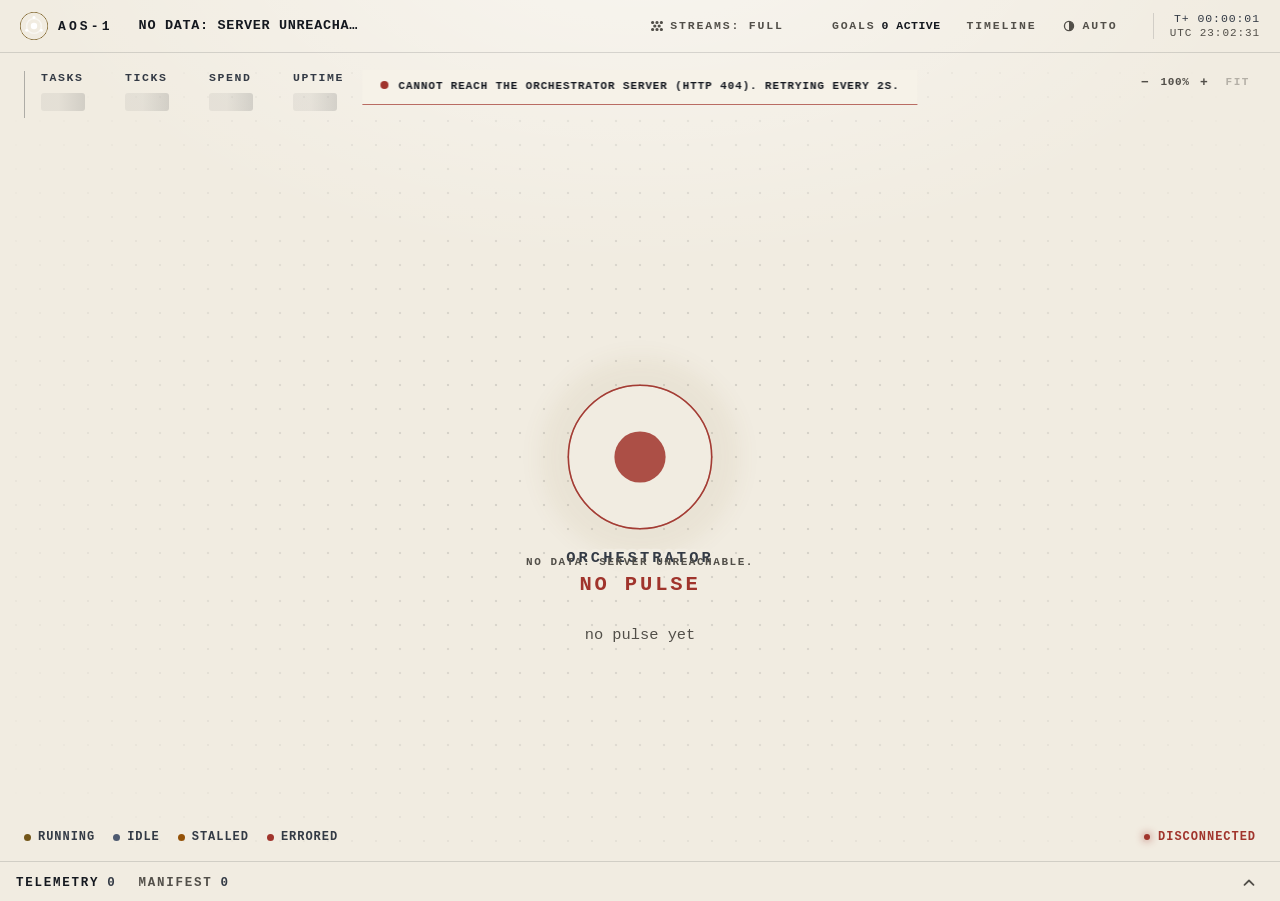
==== commit fc668741: "dashboard: remove AOS-1 pause/resume/cancel/note controls (read-only); unambiguous plan-limit resume" ====
--- a/ui/index.html
+++ b/ui/index.html
@@ -9,15 +9,14 @@
 <link rel="icon" href="data:image/svg+xml,%3Csvg xmlns='http://www.w3.org/2000/svg' viewBox='0 0 32 32'%3E%3Ccircle cx='16' cy='16' r='13' fill='%236d5efc'/%3E%3Ccircle cx='16' cy='16' r='5' fill='white'/%3E%3C/svg%3E">
 <script>/* no-flash theme: apply the saved choice before first paint (AUTO = no attribute) */
 try{var t=localStorage.getItem('aos.theme');if(t==='light'||t==='dark')document.documentElement.setAttribute('data-theme',t)}catch(e){}</script>
-<link rel="stylesheet" href="styles.css?v=10">
-<link rel="stylesheet" href="theme.css?v=22">
+<link rel="stylesheet" href="styles.css?v=11">
+<link rel="stylesheet" href="theme.css?v=23">
 <link rel="stylesheet" href="global.css?v=4">
 <link rel="stylesheet" href="orch.css?v=5">
 <link rel="stylesheet" href="timeline.css?v=1">
 </head>
 <body class="boot">
 <div id="banner" class="toast toast-error" role="alert" hidden></div>
-<div id="ctl-msg" class="toast toast-info" role="status"></div>
 
 <header class="top">
   <div class="brand">
@@ -38,41 +37,13 @@
     <span id="goal-count" class="goal-count tnum"></span>
   </button>
 
-  <div id="live-ind" class="live-ind" hidden tabindex="0" role="status" title="Observing Claude Code via hooks. Controls are disabled in live mode." aria-label="Live. Read-only. Observing Claude Code via hooks. Controls are disabled in live mode."><i class="li-dot"></i><b>Live</b><span>Read-only</span></div>
+  <div id="live-ind" class="live-ind" hidden tabindex="0" role="status" title="Observing Claude Code via hooks." aria-label="Live. Read-only. Observing Claude Code via hooks."><i class="li-dot"></i><b>Live</b><span>Read-only</span></div>
 
   <button id="streams-btn" class="theme-btn streams-btn" type="button" data-state="full" aria-label="Particle streams: full. Switch to quiet" title="Particle streams: full. Click or press Q to switch to quiet"><svg viewBox="0 0 16 16" aria-hidden="true"><g class="si-full"><circle cx="3" cy="4" r="1.1"/><circle cx="8" cy="4" r="1.1"/><circle cx="13" cy="4" r="1.1"/><circle cx="5.5" cy="8" r="1.1"/><circle cx="10.5" cy="8" r="1.1"/><circle cx="3" cy="12" r="1.1"/><circle cx="8" cy="12" r="1.1"/><circle cx="13" cy="12" r="1.1"/></g><g class="si-quiet"><circle cx="8" cy="8" r="1.1"/><path d="M2 8h3M11 8h3" fill="none" stroke-linecap="round"/></g><g class="si-lines"><path d="M2 12L14 4" fill="none" stroke-linecap="round"/></g></svg><span class="theme-l">Streams: Full</span></button>
   <button id="theme-btn" class="theme-btn" type="button" data-state="auto" aria-label="Theme: auto (follows system). Switch to light" title="Theme: auto (follows system). Click or press T to switch to light"><svg viewBox="0 0 16 16" aria-hidden="true"><g class="ti-auto"><circle cx="8" cy="8" r="5.2" fill="none"/><path d="M8 2.8a5.2 5.2 0 0 1 0 10.4z" stroke="none"/></g><g class="ti-light"><circle cx="8" cy="8" r="2.8" fill="none"/><path d="M8 1.6v1.6M8 12.8v1.6M1.6 8h1.6M12.8 8h1.6M3.5 3.5l1.1 1.1M11.4 11.4l1.1 1.1M3.5 12.5l1.1-1.1M11.4 4.6l1.1-1.1" fill="none" stroke-linecap="round"/></g><g class="ti-dark"><path d="M12.9 9.6A5.4 5.4 0 0 1 6.4 3.1a5.4 5.4 0 1 0 6.5 6.5z" fill="none" stroke-linejoin="round"/></g></svg><span class="theme-l">Auto</span></button>
 
-  <div class="toolbar" id="toolbar" role="toolbar" aria-label="Command controls">
-    <div class="btn-group">
-      <button id="btn-pause" type="button" class="btn">
-        <svg viewBox="0 0 16 16" aria-hidden="true"><rect x="3.5" y="2.5" width="3" height="11" rx="1"/><rect x="9.5" y="2.5" width="3" height="11" rx="1"/></svg><span>Pause</span>
-      </button>
-      <button id="btn-resume" type="button" class="btn">
-        <svg viewBox="0 0 16 16" aria-hidden="true"><path d="M4.5 2.9v10.2a.8.8 0 0 0 1.2.7l8-5.1a.8.8 0 0 0 0-1.4l-8-5.1a.8.8 0 0 0-1.2.7z"/></svg><span>Resume</span>
-      </button>
-      <button id="btn-cancel" type="button" class="btn danger">
-        <svg viewBox="0 0 16 16" aria-hidden="true"><path d="M4 4l8 8M12 4l-8 8" fill="none" stroke-width="1.8" stroke-linecap="round"/></svg><span>Cancel</span>
-      </button>
-    </div>
-    <form id="note-form" class="cmdbar">
-      <svg class="cmd-ic" viewBox="0 0 16 16" aria-hidden="true"><path d="M2.5 4.5l4 3.5-4 3.5M8 12h5.5" fill="none" stroke-width="1.6" stroke-linecap="round" stroke-linejoin="round"/></svg>
-      <label class="sr-only" for="note">Note for the orchestrator</label>
-      <input id="note" type="text" autocomplete="off" maxlength="500" placeholder="Send a note to the orchestrator…">
-      <kbd class="kbd" aria-hidden="true">/</kbd>
-      <button type="submit" class="send" aria-label="Send note">
-        <svg viewBox="0 0 16 16" aria-hidden="true"><path d="M2.2 8h10.6M8.5 3.7L12.8 8l-4.3 4.3" fill="none" stroke-width="1.8" stroke-linecap="round" stroke-linejoin="round"/></svg>
-      </button>
-    </form>
-  </div>
-
   <div class="clock" aria-hidden="true"><span id="mission-clock" class="clk-t">T+ 00:00:00</span><span id="utc-clock" class="clk-u">UTC --:--:--</span></div>
 
-  <div id="confirm" class="confirm" role="alertdialog" aria-labelledby="confirm-t" hidden>
-    <p id="confirm-t">Cancel the goal? This stops the pulse and cannot be undone.</p>
-    <button id="confirm-yes" type="button" class="btn danger solid">Yes, cancel</button>
-    <button id="confirm-no" type="button" class="btn">Keep running</button>
-  </div>
 </header>
 
 <main class="stage" id="stage">
@@ -143,11 +114,11 @@
     </div>
   </div>
 </section>
-<script src="app.js?v=29"></script>
+<script src="app.js?v=30"></script>
 <script src="particles.js?v=18"></script>
 <script src="boot.js?v=2"></script>
 <script src="global.js?v=4"></script>
-<script src="orch.js?v=5"></script>
+<script src="orch.js?v=6"></script>
 <script src="timeline.js?v=1"></script>
 <script src="debug.js?v=1"></script>
 </body>
--- a/ui/styles.css
+++ b/ui/styles.css
@@ -90,44 +90,13 @@
 [class*="s-"]{--c:rgb(var(--c-rgb,var(--idle-rgb)))}
 
 /* ---------- buttons / inputs ---------- */
-.btn{display:inline-flex;align-items:center;gap:7px;height:30px;padding:0 12px;border-radius:9px;border:1px solid var(--line);
-  background:linear-gradient(180deg,rgba(255,255,255,.05),rgba(255,255,255,0)),var(--s2);box-shadow:var(--hi);
-  font-size:13px;font-weight:500;color:var(--text-2);cursor:pointer;white-space:nowrap;
-  transition:background .18s,border-color .18s,color .18s,transform .18s var(--spring),box-shadow .18s}
-.btn svg{width:14px;height:14px;fill:currentColor;stroke:currentColor;flex:none}
-.btn svg[fill="none"],.btn svg path[fill="none"]{fill:none}
-.btn:hover:not(:disabled){background:var(--s3);border-color:var(--line-2);color:var(--text)}
-.btn:active:not(:disabled){transform:scale(.97)}
-.btn:disabled{opacity:.38;cursor:not-allowed}
-.btn.danger{color:rgb(var(--errored-rgb))}
-.btn.danger:hover:not(:disabled){background:rgba(var(--errored-rgb)/.12);border-color:rgba(var(--errored-rgb)/.4)}
-.btn.danger.solid{background:rgb(var(--errored-rgb));border-color:transparent;color:#1a0509}
-:root[data-theme=light] .btn.danger.solid{color:#fff}
-@media (prefers-color-scheme:light){:root:not([data-theme]) .btn.danger.solid{color:#fff}}
-.btn-group{display:flex;gap:2px;padding:3px;border-radius:12px;background:var(--s1);border:1px solid var(--line);box-shadow:var(--hi)}
-.btn-group .btn{height:28px;border-color:transparent;background:transparent;box-shadow:none}
-.btn-group .btn:hover:not(:disabled){background:var(--hover);border-color:transparent}
-.btn-group .btn.danger:hover:not(:disabled){background:rgba(var(--errored-rgb)/.14)}
 .icon-btn{display:inline-grid;place-items:center;width:30px;height:30px;border-radius:9px;border:1px solid transparent;background:transparent;color:var(--muted);cursor:pointer;
   transition:background .18s,color .18s,transform .18s var(--spring)}
 .icon-btn svg{width:16px;height:16px;stroke:currentColor}
 .icon-btn:hover{background:var(--hover);color:var(--text)}
 .icon-btn:active{transform:scale(.92)}
 
-.cmdbar{display:flex;align-items:center;gap:8px;height:36px;padding:0 5px 0 12px;min-width:260px;border-radius:12px;
-  background:var(--s1);border:1px solid var(--line);box-shadow:var(--hi);transition:border-color .2s,box-shadow .2s,background .2s}
-.cmdbar:focus-within{border-color:rgba(var(--accent-rgb)/.65);box-shadow:0 0 0 4px rgba(var(--accent-rgb)/.16)}
 .cmd-ic{width:15px;height:15px;stroke:var(--muted);flex:none}
-.cmdbar input{flex:1;min-width:0;height:100%;background:none;border:0;outline:0;font-size:13px;color:var(--text)}
-.cmdbar input::placeholder{color:var(--muted)}
-.cmdbar input:disabled{opacity:.5}
-.kbd{font:600 11px/1 var(--mono);color:var(--muted);padding:3px 6px;border-radius:6px;border:1px solid var(--line-2);background:var(--s2)}
-.cmdbar:focus-within .kbd{display:none}
-.send{display:grid;place-items:center;width:26px;height:26px;border-radius:8px;border:0;cursor:pointer;
-  background:var(--accent);color:var(--on-accent);transition:transform .18s var(--spring),opacity .2s,filter .2s}
-.send svg{width:14px;height:14px;stroke:currentColor}
-.send:hover:not(:disabled){filter:brightness(1.12)}.send:active:not(:disabled){transform:scale(.9)}
-.send:disabled{opacity:.35;cursor:not-allowed}
 select,input[type=search]{height:28px;border-radius:8px;border:1px solid var(--line);background:var(--s2);padding:0 10px;font-size:12.5px;color:var(--text);transition:border-color .2s,box-shadow .2s}
 select{-webkit-appearance:none;appearance:none;padding-right:26px;cursor:pointer;
   background-image:url("data:image/svg+xml,%3Csvg xmlns='http://www.w3.org/2000/svg' viewBox='0 0 16 16'%3E%3Cpath d='M4 6l4 4 4-4' fill='none' stroke='%239a9fb3' stroke-width='1.8' stroke-linecap='round'/%3E%3C/svg%3E");
@@ -144,8 +113,6 @@
 .toast-error{top:70px;border-color:rgba(var(--errored-rgb)/.5);color:var(--text);box-shadow:var(--shadow),0 0 0 3px rgba(var(--errored-rgb)/.12);opacity:1;transform:translateX(-50%);animation:toast-in .4s var(--spring)}
 .toast-error::before{content:"";display:inline-block;width:8px;height:8px;border-radius:50%;background:rgb(var(--errored-rgb));margin-right:10px;box-shadow:0 0 10px rgb(var(--errored-rgb))}
 .toast[hidden]{display:none}
-.toast-info{bottom:22px}
-.toast-info.show{opacity:1;transform:translateX(-50%) translateY(0)}
 @keyframes toast-in{from{opacity:0;transform:translateX(-50%) translateY(-12px) scale(.96)}}
 
 /* ---------- header ---------- */
@@ -169,11 +136,6 @@
 .segs{display:flex;gap:3px;flex:1 1 80px;min-width:56px;max-width:240px}
 .segs i{flex:1;height:6px;border-radius:3px;background:var(--line-2);transition:background .5s var(--ease),box-shadow .5s}
 .segs i.met{background:var(--running);box-shadow:0 0 10px rgba(var(--running-rgb)/.55)}
-.toolbar{display:flex;gap:10px;align-items:center;flex-wrap:wrap}
-.confirm{position:absolute;right:20px;top:calc(100% + 8px);z-index:20;display:flex;gap:8px;align-items:center;flex-wrap:wrap;max-width:420px;padding:16px;border-radius:14px;
-  background:var(--glass-strong);-webkit-backdrop-filter:blur(20px);backdrop-filter:blur(20px);border:1px solid rgba(var(--errored-rgb)/.45);box-shadow:var(--shadow);animation:pop .3s var(--spring)}
-.confirm p{margin:0 0 6px;flex-basis:100%;font-size:13px}
-.confirm[hidden]{display:none}
 @keyframes pop{from{opacity:0;transform:translateY(-6px) scale(.97)}}
 
 /* ---------- skeletons ---------- */
@@ -395,10 +357,7 @@
   body{overflow:auto;display:block;height:auto;min-height:100%}
   html{height:auto}
   .top{padding:10px 14px;gap:10px}
-  .brand{order:1}.goalbar{order:2;flex:1 1 100%;height:42px}.toolbar{order:3;flex:1 1 100%;flex-wrap:nowrap}
-  .btn-group .btn span{display:none}.btn-group .btn{padding:0 9px}
-  .cmdbar{min-width:0;flex:1}.kbd{display:none}
-  .confirm{left:14px;right:14px;max-width:none}
+  .brand{order:1}.goalbar{order:2;flex:1 1 100%;height:42px}
   .stage{display:block;padding:0 0 56px;height:auto;min-height:0}
   .stats{position:relative;left:auto;top:auto;margin:12px 14px 0;z-index:3}
   .stat-v{font-size:14px}
--- a/ui/theme.css
+++ b/ui/theme.css
@@ -87,24 +87,7 @@
 .segs{gap:2px}
 .segs i{height:2px;border-radius:0;background:var(--line-2)}
 .segs i.met{box-shadow:none}
-.btn-group{background:none;border:0;box-shadow:none;padding:0;gap:2px}
-.btn,.btn-group .btn{background:none!important;border:0;box-shadow:none;border-radius:3px;height:30px;font:600 11px/1 var(--mono);letter-spacing:.12em;text-transform:uppercase;color:var(--muted)}
-.btn:hover:not(:disabled){background:var(--hover)!important;color:var(--accent-hi)}
-.btn:active:not(:disabled){background:rgba(var(--accent-rgb)/.16)!important}
-.btn.danger{color:rgb(var(--errored-rgb))}
-.btn.danger:hover:not(:disabled){background:rgba(var(--errored-rgb)/.12)!important;color:rgb(var(--errored-rgb))}
-.btn.danger.solid{background:rgb(var(--errored-rgb))!important;color:#14030a}
-:root[data-theme=light] .btn.danger.solid{color:#fff}
-@media (prefers-color-scheme:light){:root:not([data-theme]) .btn.danger.solid{color:#fff}}
-.cmdbar{background:none;border:0;border-bottom:1px solid var(--line-2);border-radius:0;box-shadow:none;padding:0 2px 0 4px}
-.cmdbar:focus-within{border-bottom-color:var(--accent);box-shadow:none}
-.cmdbar input{font:12.5px/1 var(--mono)}
-.kbd{background:none;border-color:var(--line);border-radius:3px}
-.send{background:none;color:var(--accent);border-radius:3px}
-.send:hover:not(:disabled){background:var(--hover);filter:none}
 .icon-btn{border:0;border-radius:3px}
-.confirm{border-radius:3px;box-shadow:none}
-.confirm p{font:600 12px/1.5 var(--mono);letter-spacing:.04em;text-transform:uppercase}
 .toast{border-radius:3px;box-shadow:none;font:600 12px/1.45 var(--mono);letter-spacing:.05em;text-transform:uppercase}
 .toast-error::before{box-shadow:none}
 
@@ -219,8 +202,7 @@
 
 /* ================= v5: header status, quiet controls, dock polish ================= */
 .top{gap:6px 18px;flex-wrap:nowrap;padding:8px 20px;min-height:52px}
-.toolbar[hidden],.btn[hidden],.live-ind[hidden],.confirm[hidden]{display:none!important}
-.toolbar{flex:none;flex-wrap:nowrap;gap:14px}
+.live-ind[hidden]{display:none!important}
 .goalbar{flex:1 1 auto;min-width:0;gap:14px}
 .goal-count{font-size:11px;letter-spacing:.04em;color:var(--muted)}
 .goal-count.sum{text-transform:none;opacity:.9}
@@ -248,26 +230,10 @@
 #aos-clock{display:none}
 
 /* buttons: text only */
-.btn-group{display:flex;gap:6px}
-.btn{padding:0 10px;gap:0;cursor:pointer;transition:color .15s,background .15s}
-.btn svg{display:none}
-.btn:disabled{opacity:.3;cursor:not-allowed}
-.btn:focus-visible{outline:1px solid var(--accent-hi);outline-offset:1px}
-.btn.danger.solid{height:28px}
-.btn:active:not(:disabled){transform:none}
-.cmdbar{min-width:230px;height:30px}
-.cmdbar .cmd-ic{display:none}
-.cmdbar input{padding:0 4px}
-.cmdbar input::placeholder{color:var(--muted);opacity:.8}
-.send{width:26px;height:26px}
-.confirm{background:var(--glass-strong);border:0;border-top:1px solid rgba(var(--errored-rgb)/.6);border-bottom:1px solid var(--line);border-radius:0;padding:12px 16px;gap:6px 14px;flex-wrap:nowrap;align-items:center;max-width:none;left:auto;right:20px;animation:none}
-.confirm p{margin:0;flex:1 1 auto;font-size:11px;letter-spacing:.08em;line-height:1.4}
-.confirm .btn{flex:none}
 
 /* toasts: hairline text strips */
 .toast{background:var(--glass-strong);border:0;border-bottom:1px solid var(--line-2);border-radius:0;padding:9px 18px;font-size:11px;letter-spacing:.08em;color:var(--text-2)}
 .toast-error{border-bottom-color:rgba(var(--errored-rgb)/.7);box-shadow:none;color:var(--text)}
-.toast-info{bottom:28px}
 
 /* stage text */
 .empty{font:600 11px/1.5 var(--mono);letter-spacing:.14em;text-transform:uppercase}
@@ -316,8 +282,6 @@
 
 @media (max-width:900px){
   .clock .clk-u{display:none}
-  .toolbar{gap:8px}
-  .cmdbar{min-width:150px}
 }
 @media (max-width:720px){
   .top{flex-wrap:wrap;padding:10px 14px 8px;gap:6px 12px;min-height:0}
@@ -328,11 +292,6 @@
   .clock{order:3;border-left:0;padding-left:0;flex-direction:row;gap:0}
   .clock .clk-t{font-size:10px}
   .goalbar{order:4;flex:1 1 100%;height:34px;padding:0;gap:10px}
-  .toolbar{order:5;flex:1 1 100%;gap:8px}
-  .btn-group .btn span{display:inline}
-  .btn-group .btn{padding:0 8px}
-  .cmdbar{flex:1;min-width:0}
-  .confirm{left:14px;right:14px;flex-wrap:wrap}
   .live-ind span{display:none}
   .live-ind::after{content:none}
   .filterbar{gap:14px;flex-wrap:wrap}
@@ -351,9 +310,6 @@
 .ev-heartbeat{--c-rgb:var(--idle-rgb)}
 .ev-control,.ev-human{--c-rgb:var(--running-rgb)}
 .ev-bad{--c-rgb:var(--errored-rgb)}
-.btn.danger.solid{color:#1a0a08}
-:root[data-theme=light] .btn.danger.solid{color:#fff}
-@media (prefers-color-scheme:light){:root:not([data-theme]) .btn.danger.solid{color:#fff}}
 .logo rect{fill:none;stroke:var(--accent);stroke-width:1}
 
 /* v5: no heartbeat ring; solid core orb with a soft brass halo (pulse is expressed by particles) */
@@ -421,9 +377,6 @@
 .live-ind span{color:var(--text-2)}
 .clock{font-size:11.5px;color:var(--text-2)}
 .clock .clk-u{font-size:11px;opacity:1;color:var(--muted)}
-.btn,.btn-group .btn{font-size:12px}
-.cmdbar input{font-size:13px}
-.cmdbar input::placeholder,input[type=search]::placeholder{color:var(--muted);opacity:1}
 .tab{font-size:12.5px}
 .count{font-size:12.5px;opacity:1;color:var(--text-2)}
 .dock-sum{font-size:11.5px;color:var(--text-2)}
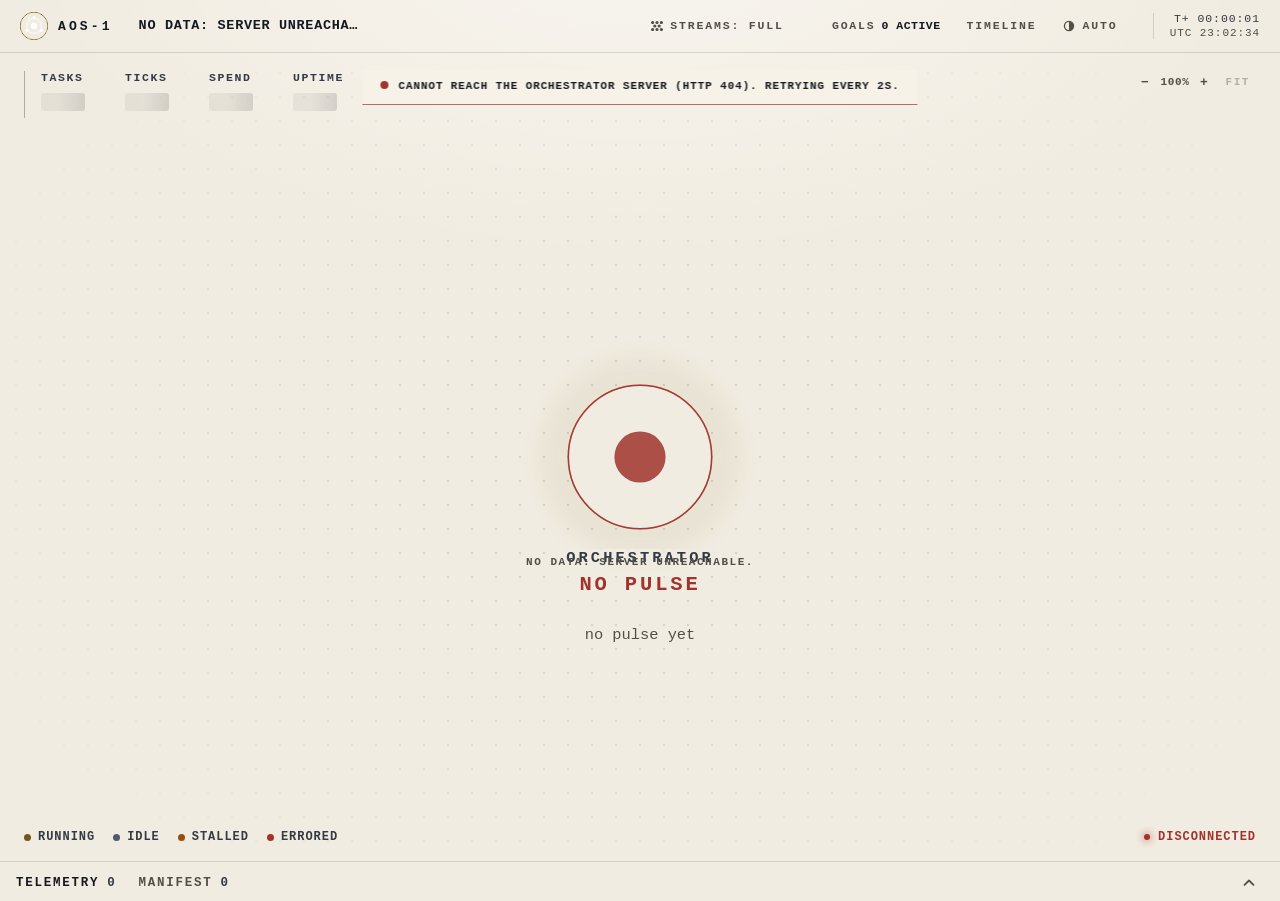
==== commit a0ea1888: "Messaging: read-only monitor for Claude Code; orchestration is the separate opt-in aos-orchestrator " ====
--- a/ui/index.html
+++ b/ui/index.html
@@ -5,7 +5,7 @@
 <meta name="viewport" content="width=device-width, initial-scale=1, viewport-fit=cover">
 <meta name="color-scheme" content="dark light">
 <meta name="theme-color" content="#0a0b10">
-<title>AOS-1 Agent Graph</title>
+<title>AOS Dashboard</title>
 <link rel="icon" href="data:image/svg+xml,%3Csvg xmlns='http://www.w3.org/2000/svg' viewBox='0 0 32 32'%3E%3Ccircle cx='16' cy='16' r='13' fill='%236d5efc'/%3E%3Ccircle cx='16' cy='16' r='5' fill='white'/%3E%3C/svg%3E">
 <script>/* no-flash theme: apply the saved choice before first paint (AUTO = no attribute) */
 try{var t=localStorage.getItem('aos.theme');if(t==='light'||t==='dark')document.documentElement.setAttribute('data-theme',t)}catch(e){}</script>
@@ -30,7 +30,7 @@
     <h1>AOS-1</h1>
   </div>
 
-  <button id="goalbar" class="goalbar" type="button" aria-label="Goal and success criteria. Open orchestrator details">
+  <button id="goalbar" class="goalbar" type="button" aria-label="Goal and success criteria. Open goal details">
     <span id="goal-title" class="goal-title skeleton-text">Loading…</span>
     <span id="goal-status" class="pill" hidden></span>
     <span id="goal-segs" class="segs" role="progressbar" aria-label="Success criteria met" aria-valuemin="0" aria-valuemax="100" aria-valuenow="0"></span>
@@ -54,7 +54,7 @@
     <div class="stat"><span class="stat-l">Uptime</span><span class="stat-v tnum" id="st-uptime"><i class="skeleton-text sk-s"></i></span></div>
   </div>
 
-  <svg id="graph" viewBox="90 70 820 480" preserveAspectRatio="xMidYMid meet" role="group" aria-label="Crew graph: orchestrator and crew">
+  <svg id="graph" viewBox="90 70 820 480" preserveAspectRatio="xMidYMid meet" role="group" aria-label="Agent graph: Claude Code sessions and subagents">
     <defs>
       <filter id="glow" x="-60%" y="-60%" width="220%" height="220%"><feGaussianBlur stdDeviation="9"/></filter>
       <filter id="glow-s" x="-60%" y="-60%" width="220%" height="220%"><feGaussianBlur stdDeviation="5"/></filter>
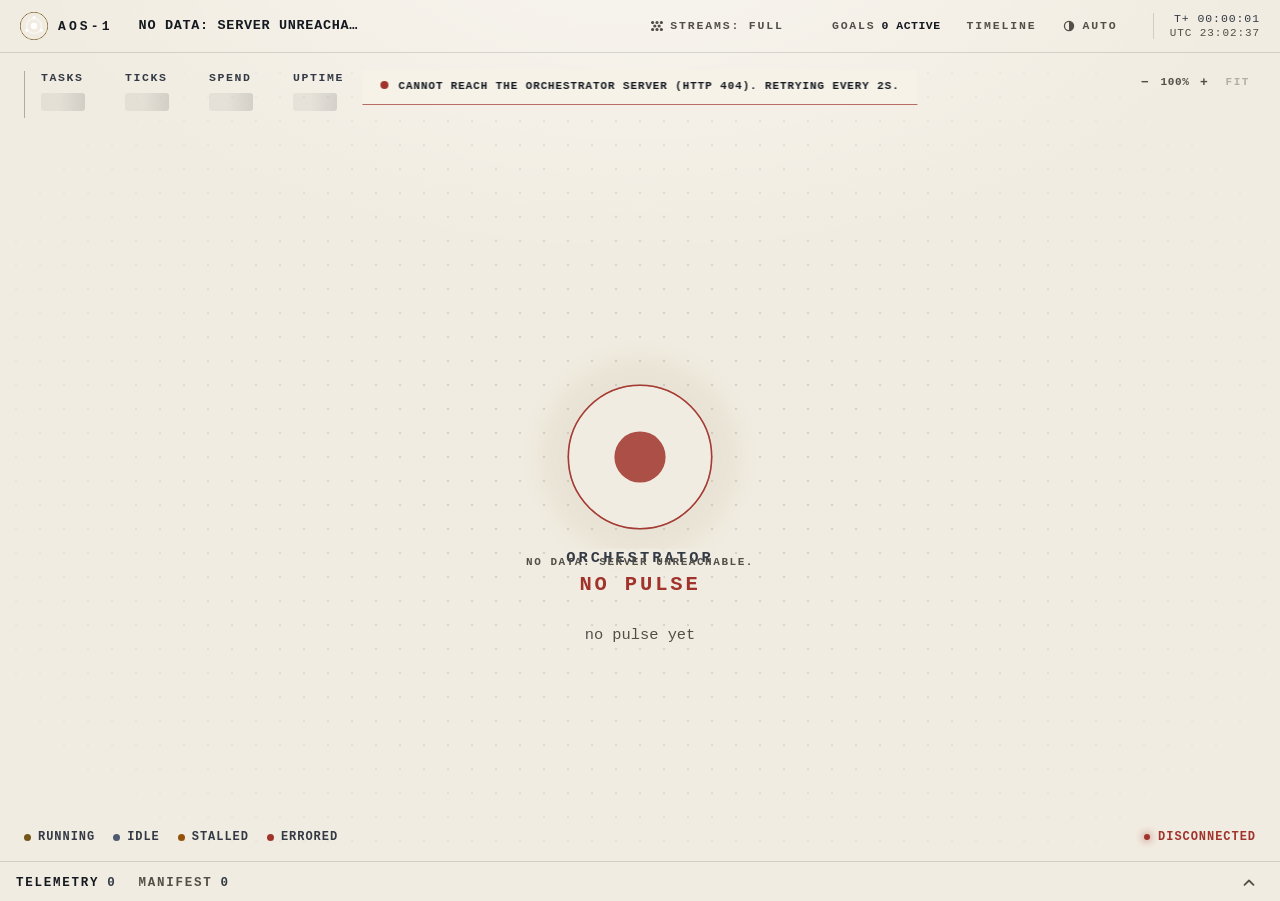
==== commit 62738b2c: "Needs-you inbox: header badge aggregating approvals, plans, blocked goals and manual plan-limit paus" ====
--- a/ui/index.html
+++ b/ui/index.html
@@ -118,7 +118,8 @@
 <script src="particles.js?v=18"></script>
 <script src="boot.js?v=2"></script>
 <script src="global.js?v=4"></script>
-<script src="orch.js?v=6"></script>
+<script src="needs-you.js?v=1"></script>
+<script src="orch.js?v=7"></script>
 <script src="timeline.js?v=1"></script>
 <script src="debug.js?v=1"></script>
 </body>
--- a/ui/styles.css
+++ b/ui/styles.css
@@ -384,3 +384,4 @@
 }
 
 .mm-badge{border-color:rgb(var(--stalled-rgb)/.6);color:var(--stalled);margin:0 0 0 8px}
+.oos-badge{border-color:rgb(var(--stalled-rgb)/.6);color:var(--stalled);margin:0 0 0 8px;text-transform:uppercase}
--- a/ui/orch.css
+++ b/ui/orch.css
@@ -128,3 +128,13 @@
 .orch-limit-banner{margin:8px 0;padding:10px 12px;border:1px solid rgb(var(--stalled-rgb)/.55);border-left-width:3px;border-radius:8px;background:rgb(var(--stalled-rgb)/.1);color:var(--text)}
 .orch-limit-banner strong{display:block;font-size:13px;color:var(--stalled)}
 .orch-rerun{margin:4px 0 0;padding-left:18px;font-size:12px;color:var(--text-2);overflow-wrap:anywhere}
+.orch-oos{font:700 9.5px/1 var(--mono);letter-spacing:.14em;text-transform:uppercase;color:var(--stalled);border:1px solid rgb(var(--stalled-rgb)/.6);padding:2px 5px;border-radius:2px}
+.orch-needs{all:unset;box-sizing:border-box;flex:none;display:inline-flex;align-items:center;gap:6px;cursor:pointer;padding:5px 8px;border-radius:3px;font:700 11px/1 var(--mono);letter-spacing:.14em;text-transform:uppercase;color:var(--on-accent);background:var(--accent)}
+.orch-needs[hidden]{display:none!important}
+.orch-needs:focus-visible{outline:2px solid var(--accent-hi);outline-offset:2px}
+.orch-needs-pop{position:fixed;z-index:60;top:52px;right:12px;width:min(360px,calc(100vw - 24px));max-height:60vh;overflow:auto;background:var(--s2);border:1px solid var(--line-2);border-radius:6px;box-shadow:0 8px 28px rgb(0 0 0/.35);padding:4px}
+.orch-needs-pop[hidden]{display:none!important}
+.orch-needs-it{all:unset;box-sizing:border-box;display:flex;flex-direction:column;gap:3px;width:100%;padding:9px 10px;cursor:pointer;border-radius:4px;min-height:36px}
+.orch-needs-it:hover,.orch-needs-it:focus-visible{background:var(--hover)}
+.orch-needs-t{font-size:12.5px;color:var(--text,inherit);overflow-wrap:anywhere}.orch-needs-w{font:600 10.5px/1.3 var(--mono);letter-spacing:.06em;color:var(--accent)}
+@media (max-width:720px){.orch-needs{order:2;min-height:36px}.orch-needs-pop{top:150px;left:12px;right:12px;width:auto}}
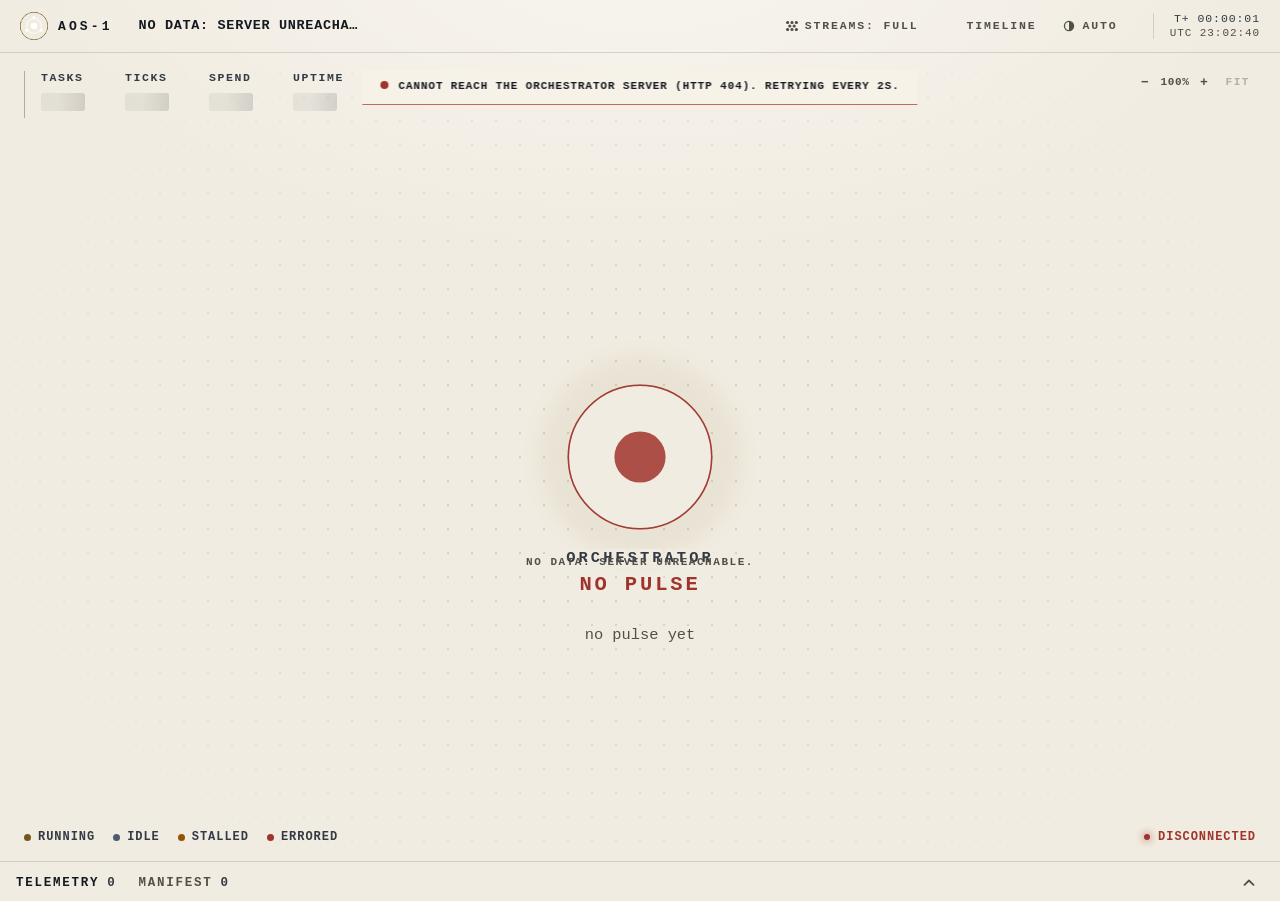
==== commit 6d5f5860: "Cross-machine aggregation over SSH (opt-in, read-only) remotes.mjs polls configured remotes with ssh" ====
--- a/ui/index.html
+++ b/ui/index.html
@@ -38,6 +38,8 @@
   </button>
 
   <div id="live-ind" class="live-ind" hidden tabindex="0" role="status" title="Observing Claude Code via hooks." aria-label="Live. Read-only. Observing Claude Code via hooks."><i class="li-dot"></i><b>Live</b><span>Read-only</span></div>
+
+  <div id="machines" class="machines" hidden></div>
 
   <button id="streams-btn" class="theme-btn streams-btn" type="button" data-state="full" aria-label="Particle streams: full. Switch to quiet" title="Particle streams: full. Click or press Q to switch to quiet"><svg viewBox="0 0 16 16" aria-hidden="true"><g class="si-full"><circle cx="3" cy="4" r="1.1"/><circle cx="8" cy="4" r="1.1"/><circle cx="13" cy="4" r="1.1"/><circle cx="5.5" cy="8" r="1.1"/><circle cx="10.5" cy="8" r="1.1"/><circle cx="3" cy="12" r="1.1"/><circle cx="8" cy="12" r="1.1"/><circle cx="13" cy="12" r="1.1"/></g><g class="si-quiet"><circle cx="8" cy="8" r="1.1"/><path d="M2 8h3M11 8h3" fill="none" stroke-linecap="round"/></g><g class="si-lines"><path d="M2 12L14 4" fill="none" stroke-linecap="round"/></g></svg><span class="theme-l">Streams: Full</span></button>
   <button id="theme-btn" class="theme-btn" type="button" data-state="auto" aria-label="Theme: auto (follows system). Switch to light" title="Theme: auto (follows system). Click or press T to switch to light"><svg viewBox="0 0 16 16" aria-hidden="true"><g class="ti-auto"><circle cx="8" cy="8" r="5.2" fill="none"/><path d="M8 2.8a5.2 5.2 0 0 1 0 10.4z" stroke="none"/></g><g class="ti-light"><circle cx="8" cy="8" r="2.8" fill="none"/><path d="M8 1.6v1.6M8 12.8v1.6M1.6 8h1.6M12.8 8h1.6M3.5 3.5l1.1 1.1M11.4 11.4l1.1 1.1M3.5 12.5l1.1-1.1M11.4 4.6l1.1-1.1" fill="none" stroke-linecap="round"/></g><g class="ti-dark"><path d="M12.9 9.6A5.4 5.4 0 0 1 6.4 3.1a5.4 5.4 0 1 0 6.5 6.5z" fill="none" stroke-linejoin="round"/></g></svg><span class="theme-l">Auto</span></button>
@@ -114,7 +116,8 @@
     </div>
   </div>
 </section>
-<script src="app.js?v=30"></script>
+<script src="machines.js?v=1"></script>
+<script src="app.js?v=31"></script>
 <script src="particles.js?v=18"></script>
 <script src="boot.js?v=2"></script>
 <script src="global.js?v=4"></script>
--- a/ui/styles.css
+++ b/ui/styles.css
@@ -385,3 +385,15 @@
 
 .mm-badge{border-color:rgb(var(--stalled-rgb)/.6);color:var(--stalled);margin:0 0 0 8px}
 .oos-badge{border-color:rgb(var(--stalled-rgb)/.6);color:var(--stalled);margin:0 0 0 8px;text-transform:uppercase}
+/* cross-machine chips (machines.js) */
+.machines{display:flex;flex-direction:column;gap:3px;min-width:0}
+.machines[hidden]{display:none}
+.mach-chips{display:flex;gap:4px;flex-wrap:wrap}
+.mach-chip{all:unset;box-sizing:border-box;display:inline-flex;align-items:center;gap:6px;cursor:pointer;padding:4px 9px;border-radius:999px;border:1px solid var(--line);font:600 11px/1 var(--mono);color:var(--muted);transition:color .15s,background .15s}
+.mach-chip:hover{color:var(--text);background:var(--hover)}
+.mach-chip.on{color:var(--accent-hi);border-color:var(--accent)}
+.mach-chip:focus-visible{outline:1px solid var(--accent-hi);outline-offset:1px}
+.mach-dot{width:7px;height:7px;border-radius:50%;background:rgb(var(--running-rgb))}
+.mach-dot.down{background:rgb(var(--errored-rgb))}
+.mach-totals{display:flex;gap:12px;flex-wrap:wrap;font:11px/1.2 var(--mono);color:var(--muted)}
+.mach-tot.off{color:rgb(var(--errored-rgb))}
--- a/ui/orch.css
+++ b/ui/orch.css
@@ -1,5 +1,6 @@
 /* AOS-1 goals UI (orch.js). Tokens only; overlay panel, never changes graph layout. */
 .orch-hbtn{all:unset;box-sizing:border-box;flex:none;display:inline-flex;align-items:center;gap:6px;cursor:pointer;padding:6px 4px;border-radius:3px;font:600 11.5px/1 var(--mono);letter-spacing:.16em;text-transform:uppercase;color:var(--muted);transition:color .15s,background .15s;position:relative}
+.orch-hbtn[hidden],.orch-needs[hidden]{display:none}
 .orch-hbtn:hover,.orch-hbtn.on{color:var(--accent-hi);background:var(--hover)}
 .orch-hbtn:focus-visible{outline:1px solid var(--accent-hi);outline-offset:1px}
 .orch-n{font-weight:700;color:var(--text);letter-spacing:.04em}
@@ -138,3 +139,9 @@
 .orch-needs-it:hover,.orch-needs-it:focus-visible{background:var(--hover)}
 .orch-needs-t{font-size:12.5px;color:var(--text,inherit);overflow-wrap:anywhere}.orch-needs-w{font:600 10.5px/1.3 var(--mono);letter-spacing:.06em;color:var(--accent)}
 @media (max-width:720px){.orch-needs{order:2;min-height:36px}.orch-needs-pop{top:150px;left:12px;right:12px;width:auto}}
+.orch-rules{font:600 10.5px/1 var(--mono);letter-spacing:.06em;color:var(--text-2);border:1px solid var(--line-2);padding:2px 5px;border-radius:2px}
+.orch-ruleids{margin:2px 0 6px;padding-left:18px;font:11px var(--mono);color:var(--text-2);overflow-wrap:anywhere}.orch-ruleids.dr{color:var(--muted)}
+.orch-human{font:700 9.5px/1 var(--mono);letter-spacing:.12em;text-transform:uppercase;color:var(--stalled);border:1px solid rgb(var(--stalled-rgb)/.6);padding:2px 5px;border-radius:2px;white-space:nowrap}.orch-human[data-human=done]{color:var(--muted);border-color:var(--line-2)}
+.orch-critwrap{margin-bottom:6px}.orch-critwrap .orch-critrow{margin-bottom:2px}
+.orch-critmeta{font:11px var(--mono);color:var(--text-2);overflow-wrap:anywhere}.orch-critmeta[data-crit-meta=human]{color:var(--stalled)}
+.orch-draft{border:1px dashed var(--line-2);padding:8px;border-radius:6px}.orch-draftq{margin:2px 0 6px;padding-left:18px;font-size:12px;color:var(--text-2)}
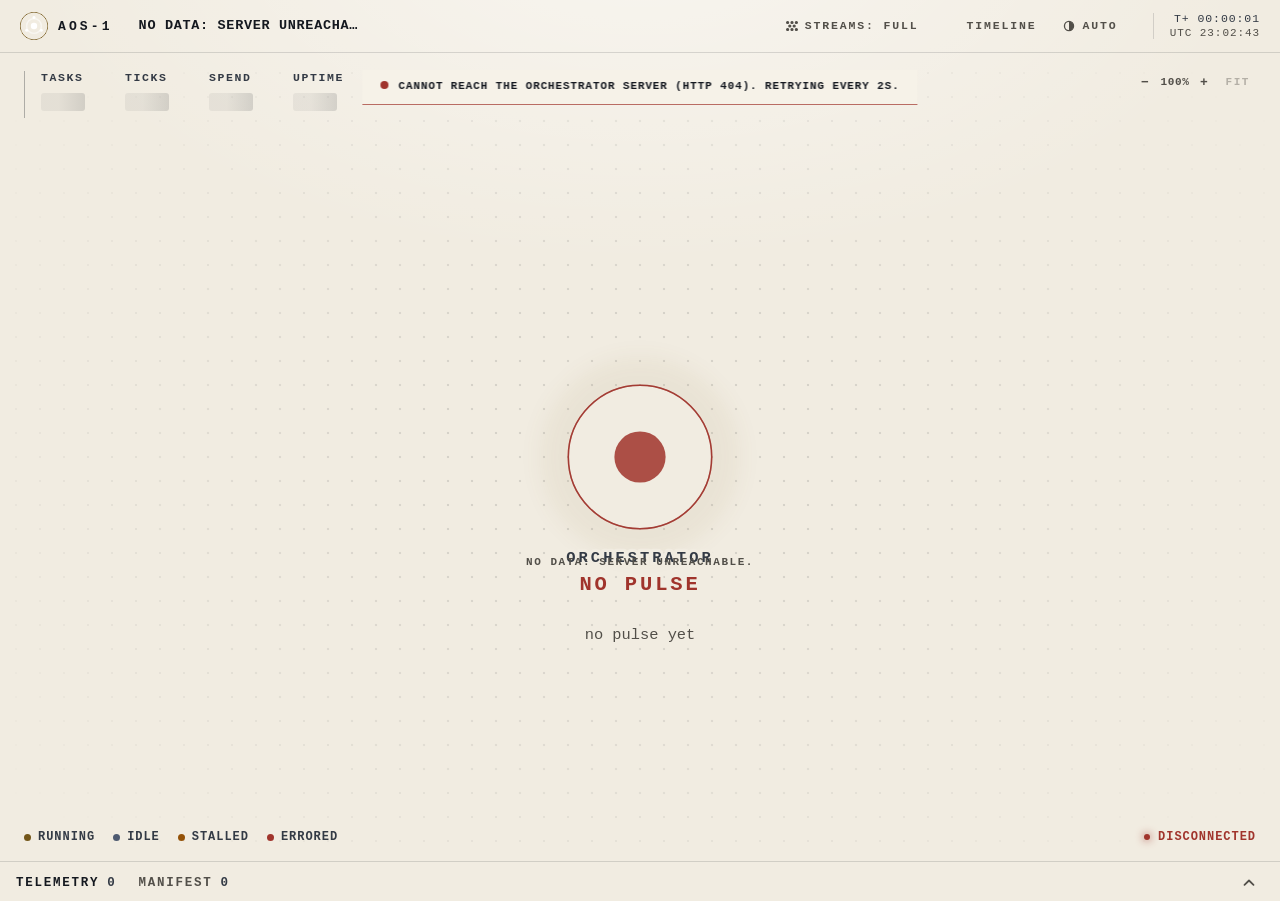
==== commit 2a85d1ec: "Guard view: show aos-orch verify verdicts on the dashboard - monitor: read <orch dir>/verdicts/<id>." ====
--- a/ui/index.html
+++ b/ui/index.html
@@ -10,9 +10,9 @@
 <script>/* no-flash theme: apply the saved choice before first paint (AUTO = no attribute) */
 try{var t=localStorage.getItem('aos.theme');if(t==='light'||t==='dark')document.documentElement.setAttribute('data-theme',t)}catch(e){}</script>
 <link rel="stylesheet" href="styles.css?v=11">
-<link rel="stylesheet" href="theme.css?v=23">
+<link rel="stylesheet" href="theme.css?v=24">
 <link rel="stylesheet" href="global.css?v=4">
-<link rel="stylesheet" href="orch.css?v=5">
+<link rel="stylesheet" href="orch.css?v=6">
 <link rel="stylesheet" href="timeline.css?v=1">
 </head>
 <body class="boot">
@@ -117,12 +117,13 @@
   </div>
 </section>
 <script src="machines.js?v=1"></script>
-<script src="app.js?v=31"></script>
+<script src="app.js?v=32"></script>
 <script src="particles.js?v=18"></script>
 <script src="boot.js?v=2"></script>
 <script src="global.js?v=4"></script>
-<script src="needs-you.js?v=1"></script>
-<script src="orch.js?v=7"></script>
+<script src="needs-you.js?v=2"></script>
+<script src="orch.js?v=8"></script>
+<script src="guard.js?v=1"></script>
 <script src="timeline.js?v=1"></script>
 <script src="debug.js?v=1"></script>
 </body>
--- a/ui/theme.css
+++ b/ui/theme.css
@@ -459,6 +459,9 @@
 .agent .model.nosig .mt{fill:var(--stalled);opacity:.75}
 .node .collmark{display:none;fill:var(--stalled);stroke:var(--bg);stroke-width:1.2;pointer-events:none}
 .node.coll .collmark{display:block}
+.node .guardmark{display:none;stroke:var(--bg);stroke-width:1.2;pointer-events:none}
+.node.g-verified .guardmark,.node.g-integrity .guardmark,.node.g-capability .guardmark{display:block}
+.node.g-verified .guardmark{fill:var(--running)}.node.g-integrity .guardmark{fill:var(--errored)}.node.g-capability .guardmark{fill:var(--stalled)}
 .orch.stuck .sub{fill:var(--stalled)}
 .tf-warn,.tf-conflict{font:600 10.5px/1.5 var(--mono);letter-spacing:.1em;text-transform:uppercase;color:var(--stalled);margin:0 0 6px!important;overflow-wrap:anywhere}
 .tf-warn{opacity:.8}
--- a/ui/orch.css
+++ b/ui/orch.css
@@ -145,3 +145,42 @@
 .orch-critwrap{margin-bottom:6px}.orch-critwrap .orch-critrow{margin-bottom:2px}
 .orch-critmeta{font:11px var(--mono);color:var(--text-2);overflow-wrap:anywhere}.orch-critmeta[data-crit-meta=human]{color:var(--stalled)}
 .orch-draft{border:1px dashed var(--line-2);padding:8px;border-radius:6px}.orch-draftq{margin:2px 0 6px;padding-left:18px;font-size:12px;color:var(--text-2)}
+
+/* integrity (anti-cheat) badges: read-only */
+.orch-integ{font:700 9.5px/1 var(--mono);letter-spacing:.1em;text-transform:uppercase;padding:2px 5px;border-radius:2px;border:1px solid var(--line-2);color:var(--text-2)}
+.orch-integ-warning{color:var(--stalled);border-color:rgb(var(--stalled-rgb)/.6)}
+.orch-integ-failed{color:var(--errored);border-color:rgb(var(--errored-rgb)/.7)}
+.orch-tr3,.orch-integrow{display:flex;flex-wrap:wrap;gap:6px;align-items:center;margin-top:4px}
+.orch-reason{font:600 10px/1 var(--mono);letter-spacing:.04em;color:var(--text-2);border:1px dashed var(--line-2);padding:2px 5px;border-radius:2px}
+.orch-selfchk{font:500 10.5px/1 var(--mono);color:var(--text-2)}
+.orch-vwarn{font:700 9.5px/1 var(--mono);letter-spacing:.1em;text-transform:uppercase;color:var(--stalled);border:1px solid rgb(var(--stalled-rgb)/.6);padding:2px 5px;border-radius:2px}
+.orch-fold{margin-top:4px;font:500 11px/1.4 var(--mono);color:var(--text-2)}
+.orch-fold summary{cursor:pointer}
+.orch-pre{margin:4px 0 0;white-space:pre-wrap;overflow-wrap:anywhere;max-height:12em;overflow:auto;font:inherit}
+.orch-werr .orch-pre{color:rgb(var(--errored-rgb))}
+
+/* GUARD view (ui/guard.js): verified = accent, integrity rejection = errored (red), capability rejection = stalled (amber); theme tokens only */
+.guard-hbtn[hidden],.guard-dot[hidden]{display:none!important}
+.guard-dot{width:7px;height:7px;border-radius:50%;background:rgb(var(--errored-rgb));box-shadow:0 0 0 2px var(--bg)}
+.guard-chip,.guard-badge{font:700 9.5px/1 var(--mono);letter-spacing:.12em;text-transform:uppercase;padding:3px 5px;border-radius:2px;border:1px solid var(--line-2);color:var(--muted);background:none}
+.guard-badge{margin:0 0 0 8px}
+button.guard-badge{cursor:pointer}
+button.guard-badge:focus-visible{outline:1px solid var(--accent-hi);outline-offset:2px}
+.g-verified.guard-chip,.g-verified.guard-badge{color:var(--running);border-color:rgb(var(--running-rgb)/.6)}
+.g-integrity.guard-chip,.g-integrity.guard-badge{color:var(--bg);background:rgb(var(--errored-rgb));border-color:rgb(var(--errored-rgb))}
+.g-capability.guard-chip,.g-capability.guard-badge{color:var(--stalled);border-color:rgb(var(--stalled-rgb)/.6)}
+.guard-list,.guard-l{list-style:none;margin:0;padding:0}
+.guard-v{padding:10px 4px 10px 8px;border-bottom:1px solid var(--line);border-left:2px solid transparent;outline:none}
+.guard-v.g-integrity{border-left-color:rgb(var(--errored-rgb))}.guard-v.g-capability{border-left-color:rgb(var(--stalled-rgb))}
+.guard-v.focus{background:var(--hover)}
+.guard-r1{display:flex;flex-wrap:wrap;align-items:baseline;gap:4px 10px}
+.guard-repo{flex:1 1 120px;min-width:0;color:var(--text);font-weight:600;overflow-wrap:anywhere}
+.guard-meta{margin-top:3px;font-size:10.5px;letter-spacing:.04em;color:var(--muted);overflow-wrap:anywhere}
+.guard-h{margin:8px 0 2px;font:600 9.5px/1.6 var(--mono);letter-spacing:.16em;text-transform:uppercase;color:var(--muted)}
+.guard-l li{font-size:11px;line-height:1.45;color:var(--text-2);overflow-wrap:anywhere;padding:1px 0}
+.guard-k{color:var(--text);font-weight:700}
+.guard-reasons li::before,.guard-failing li::before{content:"\2717  ";color:rgb(var(--errored-rgb))}
+.guard-warn li::before{content:"!  ";color:var(--stalled)}
+.guard-checks li.ok .guard-res{color:var(--running)}.guard-checks li.bad .guard-res{color:rgb(var(--errored-rgb))}
+.guard-cmd{font:inherit;color:var(--text)}
+@media (max-width:720px){.guard-hbtn{order:2;min-height:36px}button.guard-badge{min-height:36px;padding:0 10px}.guard-v{padding:12px 4px 12px 8px}}
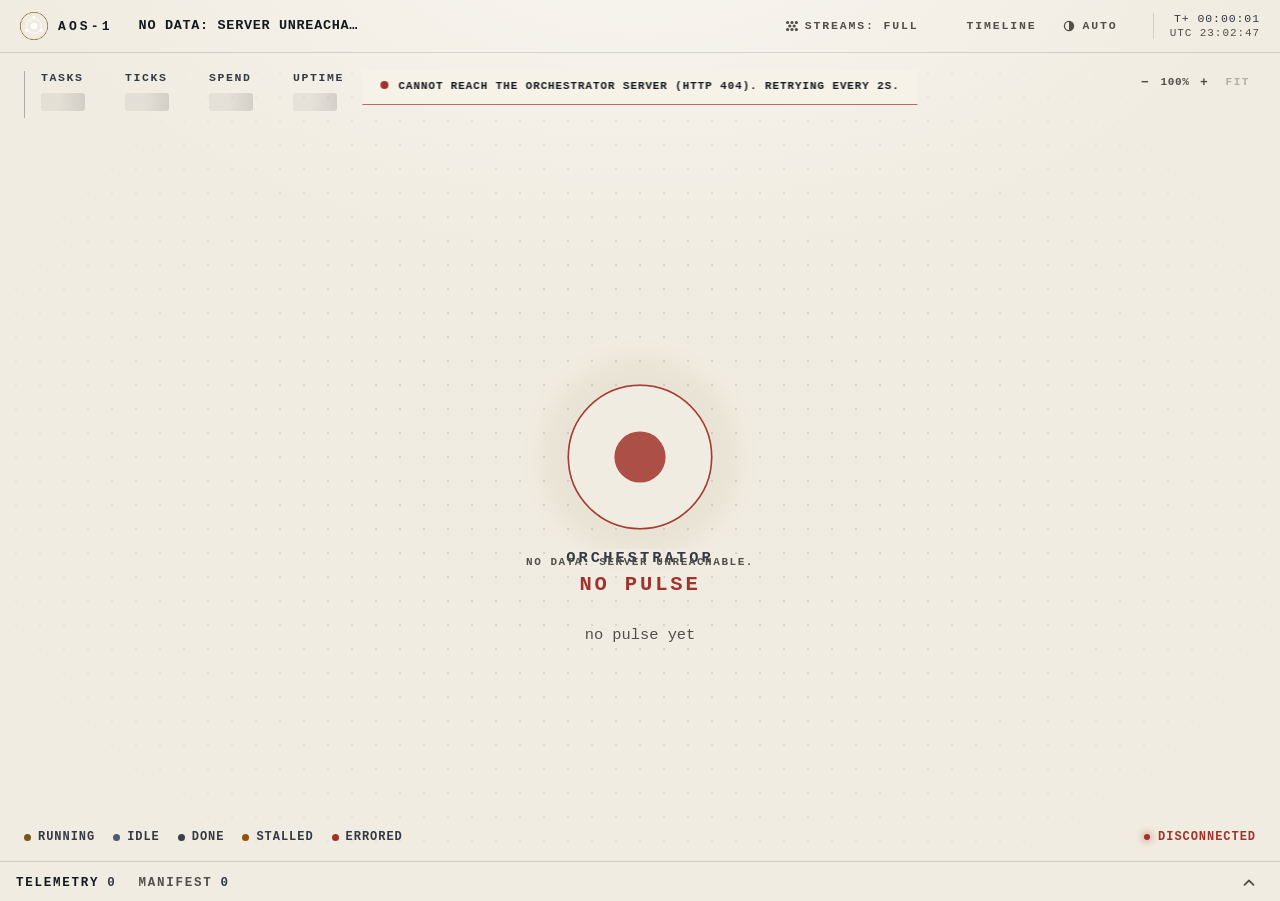
==== commit b8dca825: "Show a finished subagent as done, not idle A subagent that has sent SubagentStop has returned its re" ====
--- a/ui/index.html
+++ b/ui/index.html
@@ -71,7 +71,7 @@
   </svg>
   <p id="empty" class="empty" hidden></p>
   <div class="legend" aria-hidden="true">
-    <span><i class="lg s-running"></i>running</span><span><i class="lg s-idle"></i>idle</span>
+    <span><i class="lg s-running"></i>running</span><span><i class="lg s-idle"></i>idle</span><span><i class="lg s-done"></i>done</span>
     <span><i class="lg s-stalled"></i>stalled</span><span><i class="lg s-errored"></i>errored</span>
   </div>
   <span id="updated" class="updated"><i class="live-dot"></i><span id="updated-t">Loading…</span></span>
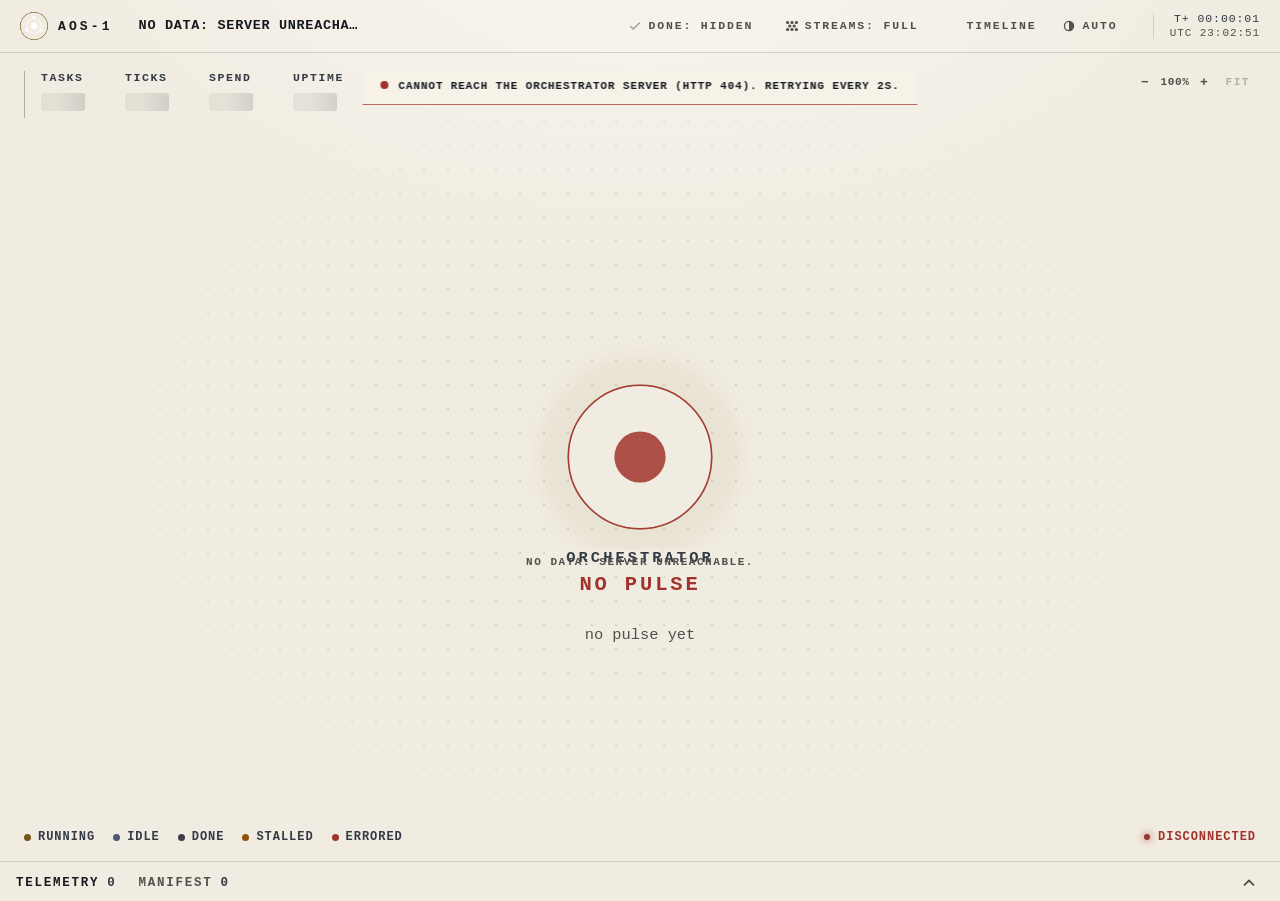
==== commit 505a515b: "Hide done subagents by default, with a toggle to show recent ones A done subagent stayed on the grap" ====
--- a/ui/index.html
+++ b/ui/index.html
@@ -41,6 +41,7 @@
 
   <div id="machines" class="machines" hidden></div>
 
+  <button id="done-btn" class="theme-btn done-btn" type="button" data-state="off" aria-pressed="false" aria-label="Done subagents: hidden. Show the last 10 minutes" title="Done subagents: hidden. Click or press D to show the last 10 minutes"><svg viewBox="0 0 16 16" aria-hidden="true"><g class="dn-mark"><path d="M3 8.5l3 3 7-7" fill="none" stroke-linecap="round" stroke-linejoin="round"/></g></svg><span class="theme-l">Done: Hidden</span></button>
   <button id="streams-btn" class="theme-btn streams-btn" type="button" data-state="full" aria-label="Particle streams: full. Switch to quiet" title="Particle streams: full. Click or press Q to switch to quiet"><svg viewBox="0 0 16 16" aria-hidden="true"><g class="si-full"><circle cx="3" cy="4" r="1.1"/><circle cx="8" cy="4" r="1.1"/><circle cx="13" cy="4" r="1.1"/><circle cx="5.5" cy="8" r="1.1"/><circle cx="10.5" cy="8" r="1.1"/><circle cx="3" cy="12" r="1.1"/><circle cx="8" cy="12" r="1.1"/><circle cx="13" cy="12" r="1.1"/></g><g class="si-quiet"><circle cx="8" cy="8" r="1.1"/><path d="M2 8h3M11 8h3" fill="none" stroke-linecap="round"/></g><g class="si-lines"><path d="M2 12L14 4" fill="none" stroke-linecap="round"/></g></svg><span class="theme-l">Streams: Full</span></button>
   <button id="theme-btn" class="theme-btn" type="button" data-state="auto" aria-label="Theme: auto (follows system). Switch to light" title="Theme: auto (follows system). Click or press T to switch to light"><svg viewBox="0 0 16 16" aria-hidden="true"><g class="ti-auto"><circle cx="8" cy="8" r="5.2" fill="none"/><path d="M8 2.8a5.2 5.2 0 0 1 0 10.4z" stroke="none"/></g><g class="ti-light"><circle cx="8" cy="8" r="2.8" fill="none"/><path d="M8 1.6v1.6M8 12.8v1.6M1.6 8h1.6M12.8 8h1.6M3.5 3.5l1.1 1.1M11.4 11.4l1.1 1.1M3.5 12.5l1.1-1.1M11.4 4.6l1.1-1.1" fill="none" stroke-linecap="round"/></g><g class="ti-dark"><path d="M12.9 9.6A5.4 5.4 0 0 1 6.4 3.1a5.4 5.4 0 1 0 6.5 6.5z" fill="none" stroke-linejoin="round"/></g></svg><span class="theme-l">Auto</span></button>
 
@@ -117,6 +118,7 @@
   </div>
 </section>
 <script src="machines.js?v=1"></script>
+<script src="done.js?v=1"></script>
 <script src="app.js?v=32"></script>
 <script src="particles.js?v=18"></script>
 <script src="boot.js?v=2"></script>
--- a/ui/theme.css
+++ b/ui/theme.css
@@ -221,6 +221,9 @@
 .theme-btn .theme-l{display:inline-block;width:4.2em;white-space:nowrap}
 .streams-btn[data-state=full] .si-full,.streams-btn[data-state=quiet] .si-quiet,.streams-btn[data-state=lines] .si-lines{display:inline}
 .streams-btn .theme-l{width:11.8em}
+.done-btn .dn-mark{display:inline}
+.done-btn[data-state=off] svg{opacity:.55}
+.done-btn .theme-l{width:9.6em}
 .li-dot{position:relative;width:6px;height:6px;border-radius:50%;background:var(--running);flex:none}
 .li-dot::after{content:"";position:absolute;left:-4px;top:-4px;right:-4px;bottom:-4px;border-radius:50%;border:1px solid var(--running);opacity:0;animation:aos-ping 2.4s ease-out infinite}
 @keyframes aos-ping{0%{transform:scale(.4);opacity:.7}100%{transform:scale(1.5);opacity:0}}
@@ -288,7 +291,7 @@
   .brand{order:1;flex:1 1 auto}
   .live-ind{order:2}
   .theme-btn{order:2}
-  .streams-btn .theme-l{width:auto}
+  .streams-btn .theme-l,.done-btn .theme-l{width:auto}
   .clock{order:3;border-left:0;padding-left:0;flex-direction:row;gap:0}
   .clock .clk-t{font-size:10px}
   .goalbar{order:4;flex:1 1 100%;height:34px;padding:0;gap:10px}
